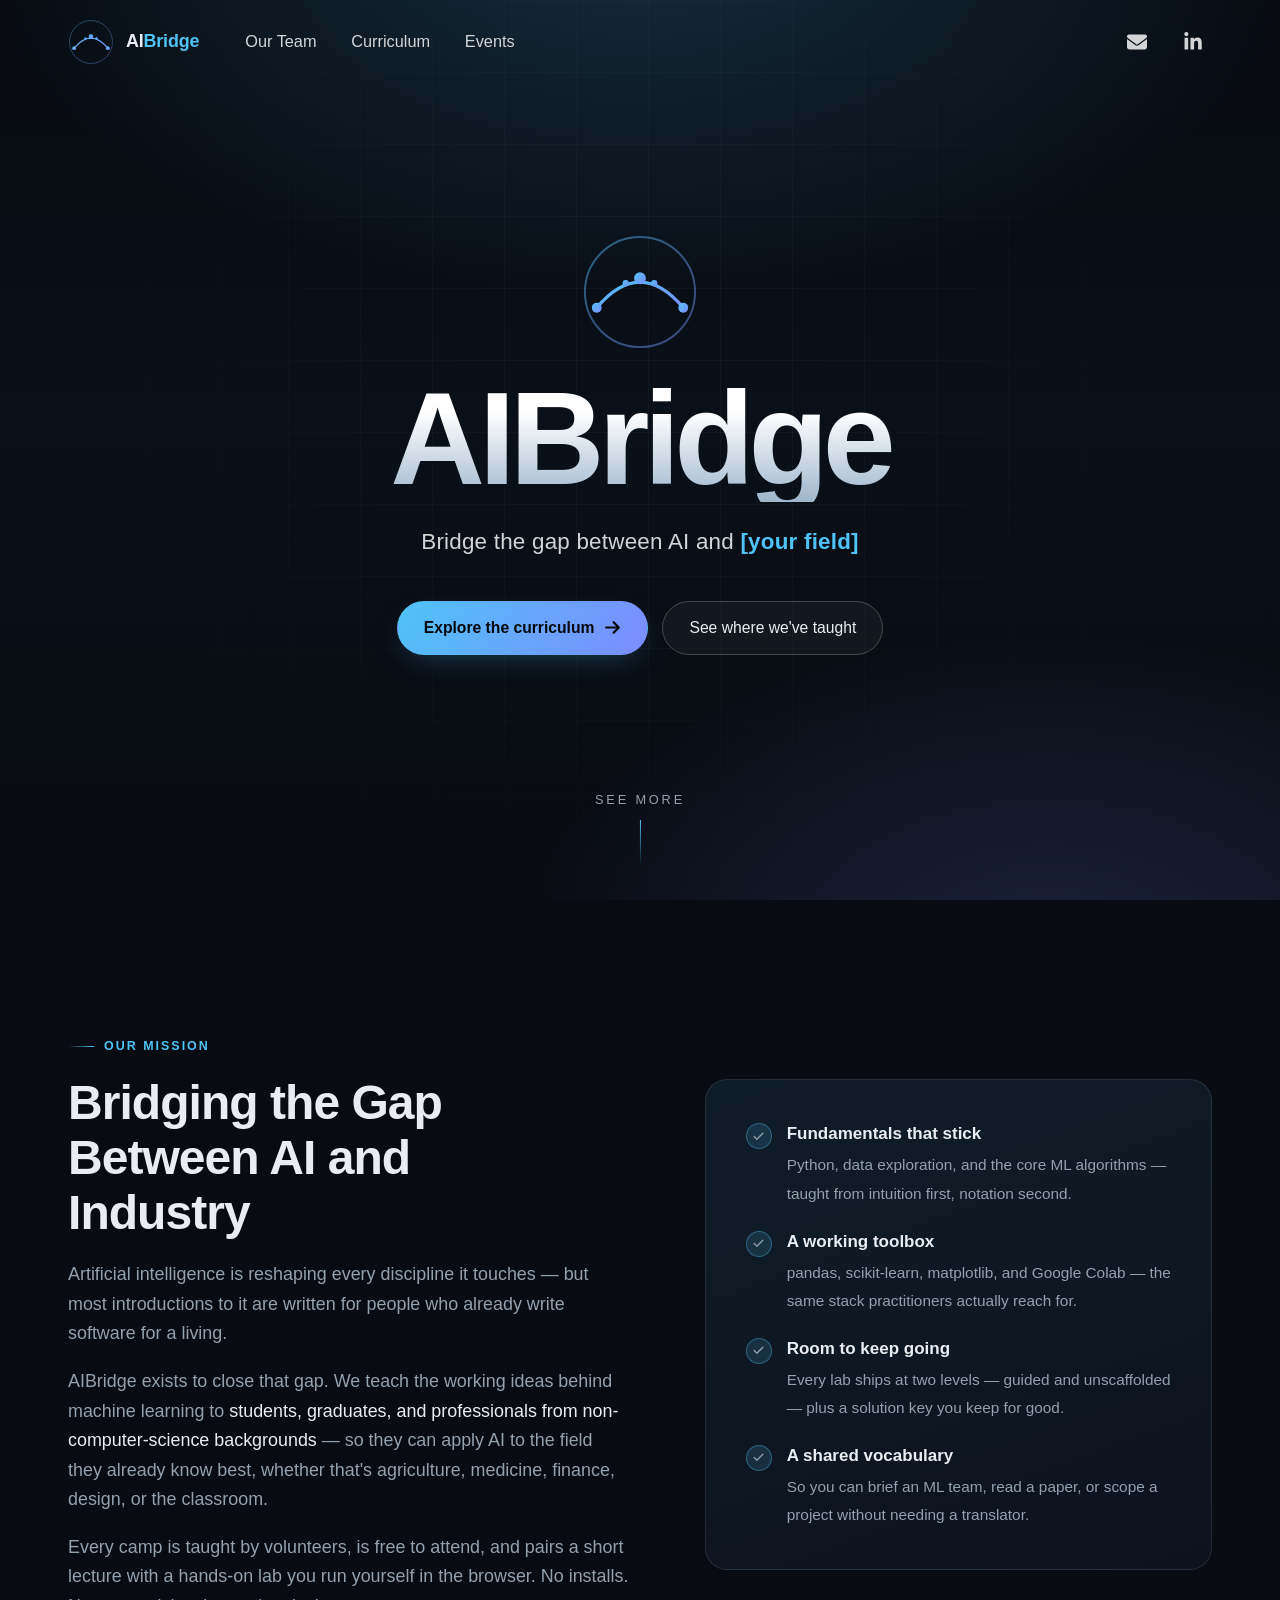
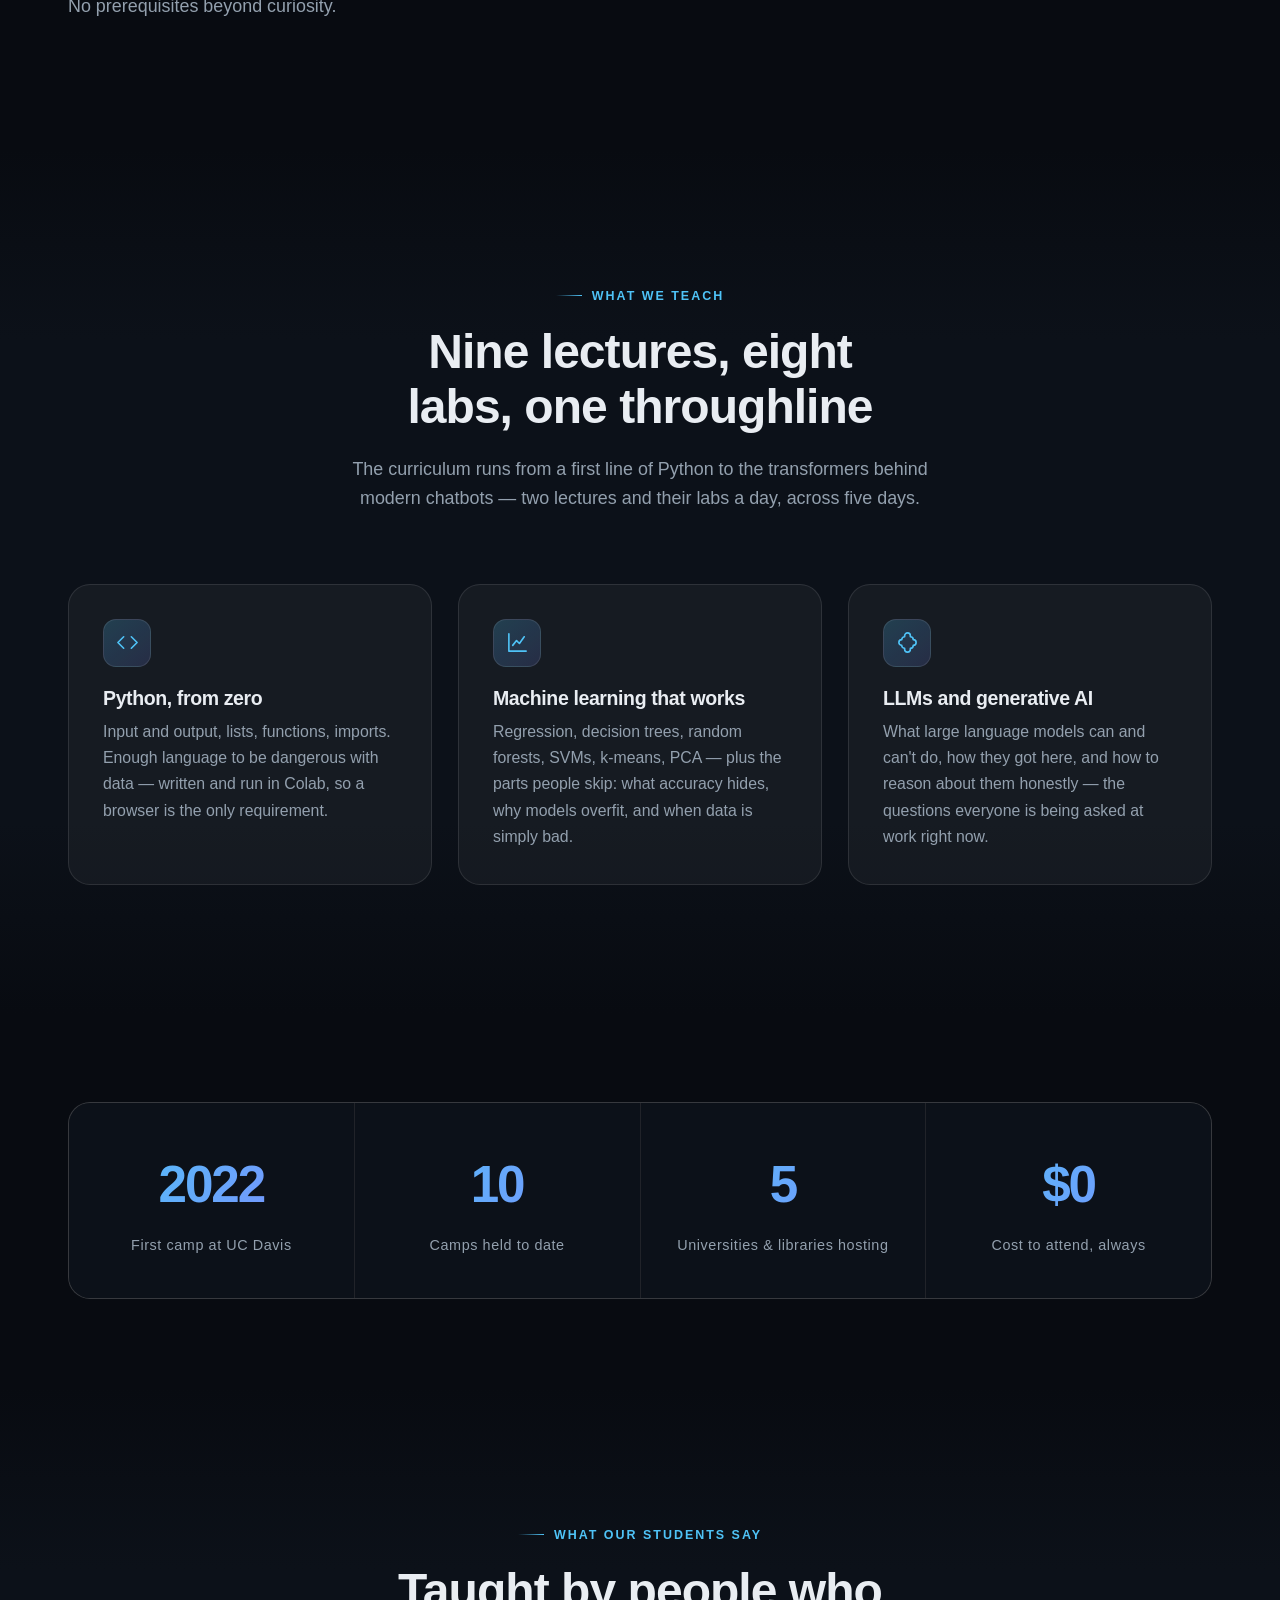
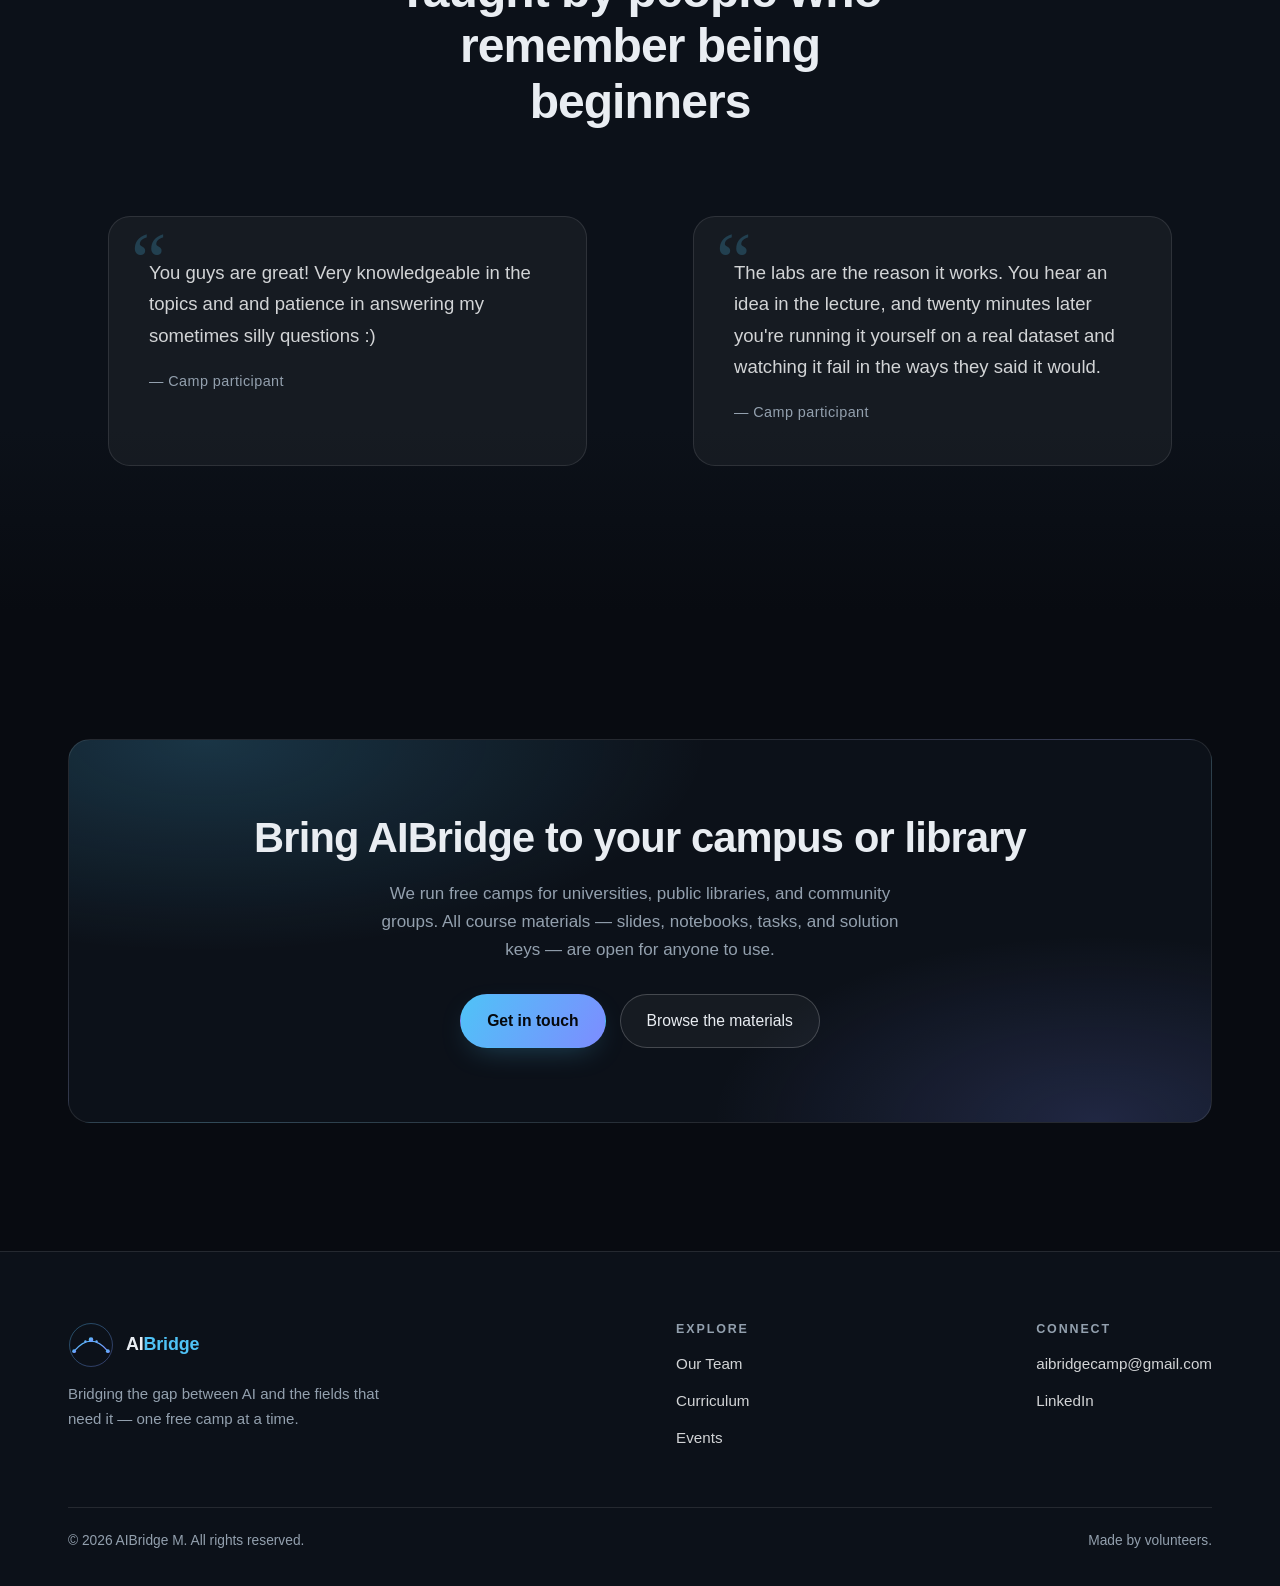
==== index.html @ 24dbfc0b "[feat] initial commit" ====
<!DOCTYPE html>
<html lang="en">
<head>
<meta charset="utf-8">
<meta name="viewport" content="width=device-width, initial-scale=1">
<title>AIBridge — Bridging the Gap Between AI and Industry</title>
<meta name="description" content="AIBridge teaches practical AI and machine learning to students, professionals, and lifelong learners from outside computer science — through free camps at universities and public libraries.">
<link rel="icon" href="assets/img/logo.svg" type="image/svg+xml">
<link rel="stylesheet" href="assets/css/styles.css">
</head>
<body>

<!-- ============================================================== nav === -->
<nav class="nav">
  <div class="nav__inner">
    <a class="brand" href="index.html" aria-label="AIBridge home">
      <img src="assets/img/logo.svg" alt="" width="46" height="46">
      <span class="brand__word">AI<span>Bridge</span></span>
    </a>

    <div class="nav__links">
      <a href="team.html">Our Team</a>
      <a href="curriculum.html">Curriculum</a>
      <a href="events.html">Events</a>
    </div>

    <div class="nav__social">
      <a href="mailto:aibridgecamp@gmail.com" aria-label="Email AIBridge">
        <svg viewBox="0 0 512 512"><path d="M48 64C21.5 64 0 85.5 0 112c0 15.1 7.1 29.3 19.2 38.4L236.8 313.6c11.4 8.5 27 8.5 38.4 0L492.8 150.4C504.9 141.3 512 127.1 512 112c0-26.5-21.5-48-48-48H48zM0 176V384c0 35.3 28.7 64 64 64H448c35.3 0 64-28.7 64-64V176L294.4 339.2c-22.8 17.1-54 17.1-76.8 0L0 176z"/></svg>
      </a>
      <a href="https://www.linkedin.com/company/aibridge-m/" target="_blank" rel="noopener" aria-label="AIBridge on LinkedIn">
        <svg viewBox="0 0 448 512"><path d="M100.3 448H7.4V148.9h92.9V448zM53.8 108.1C24.1 108.1 0 83.5 0 53.8a53.8 53.8 0 0 1 107.6 0c0 29.7-24.1 54.3-53.8 54.3zM447.9 448h-92.7V302.4c0-34.7-.7-79.2-48.3-79.2-48.3 0-55.7 37.7-55.7 76.7V448h-92.8V148.9h89.1v40.8h1.3c12.4-23.5 42.7-48.3 87.9-48.3 94 0 111.3 61.9 111.3 142.3V448z"/></svg>
      </a>
    </div>

    <button class="nav__toggle" type="button" aria-label="Toggle menu" aria-expanded="false"><span></span></button>
  </div>
</nav>

<!-- ============================================================= hero === -->
<header class="hero">
  <div class="hero__bg"></div>
  <div class="hero__grid"></div>

  <div class="wrap hero__inner">
    <img class="hero__mark" src="assets/img/logo.svg" alt="" width="118" height="118">
    <h1 class="hero__title">AIBridge</h1>
    <p class="hero__tagline">Bridge the gap between AI and <b>[your field]</b></p>

    <div class="hero__actions">
      <a class="btn btn--primary" href="curriculum.html">
        Explore the curriculum
        <svg viewBox="0 0 448 512"><path d="M438.6 278.6c12.5-12.5 12.5-32.8 0-45.3l-160-160c-12.5-12.5-32.8-12.5-45.3 0s-12.5 32.8 0 45.3L338.8 224 32 224c-17.7 0-32 14.3-32 32s14.3 32 32 32l306.7 0L233.4 393.4c-12.5 12.5-12.5 32.8 0 45.3s32.8 12.5 45.3 0l160-160z"/></svg>
      </a>
      <a class="btn" href="events.html">See where we've taught</a>
    </div>
  </div>

  <a class="hero__scroll" href="#mission" aria-label="Scroll to mission">See More</a>
</header>

<main>

<!-- ========================================================== mission === -->
<section class="section" id="mission">
  <div class="wrap mission">
    <div class="mission__body reveal">
      <span class="eyebrow">Our Mission</span>
      <h2 class="section-title">Bridging the Gap Between AI and Industry</h2>
      <p class="section-lead">
        Artificial intelligence is reshaping every discipline it touches — but most
        introductions to it are written for people who already write software for a living.
      </p>
      <p style="color:var(--muted); margin-top:18px;">
        AIBridge exists to close that gap. We teach the working ideas behind machine
        learning to <strong>students, graduates, and professionals from non-computer-science
        backgrounds</strong> — so they can apply AI to the field they already know best,
        whether that's agriculture, medicine, finance, design, or the classroom.
      </p>
      <p style="color:var(--muted);">
        Every camp is taught by volunteers, is free to attend, and pairs a short lecture
        with a hands-on lab you run yourself in the browser. No installs. No prerequisites
        beyond curiosity.
      </p>
    </div>

    <aside class="mission__panel reveal" data-delay="120">
      <ul class="mission__list">
        <li>
          <span class="tick"><svg viewBox="0 0 24 24"><polyline points="20 6 9 17 4 12"/></svg></span>
          <div>
            <b>Fundamentals that stick</b>
            <span>Python, data exploration, and the core ML algorithms — taught from intuition first, notation second.</span>
          </div>
        </li>
        <li>
          <span class="tick"><svg viewBox="0 0 24 24"><polyline points="20 6 9 17 4 12"/></svg></span>
          <div>
            <b>A working toolbox</b>
            <span>pandas, scikit-learn, matplotlib, and Google Colab — the same stack practitioners actually reach for.</span>
          </div>
        </li>
        <li>
          <span class="tick"><svg viewBox="0 0 24 24"><polyline points="20 6 9 17 4 12"/></svg></span>
          <div>
            <b>Room to keep going</b>
            <span>Every lab ships at two levels — guided and unscaffolded — plus a solution key you keep for good.</span>
          </div>
        </li>
        <li>
          <span class="tick"><svg viewBox="0 0 24 24"><polyline points="20 6 9 17 4 12"/></svg></span>
          <div>
            <b>A shared vocabulary</b>
            <span>So you can brief an ML team, read a paper, or scope a project without needing a translator.</span>
          </div>
        </li>
      </ul>
    </aside>
  </div>
</section>

<!-- ========================================================== pillars === -->
<section class="section section--alt">
  <div class="wrap">
    <div class="section-head section-head--center reveal">
      <span class="eyebrow">What We Teach</span>
      <h2 class="section-title">Nine lectures, eight labs, one throughline</h2>
      <p class="section-lead">
        The curriculum runs from a first line of Python to the transformers behind modern
        chatbots — two lectures and their labs a day, across five days.
      </p>
    </div>

    <div class="grid grid--3">
      <article class="card reveal">
        <div class="card__icon">
          <svg viewBox="0 0 24 24"><polyline points="16 18 22 12 16 6"/><polyline points="8 6 2 12 8 18"/></svg>
        </div>
        <h3>Python, from zero</h3>
        <p>
          Input and output, lists, functions, imports. Enough language to be dangerous with
          data — written and run in Colab, so a browser is the only requirement.
        </p>
      </article>

      <article class="card reveal" data-delay="90">
        <div class="card__icon">
          <svg viewBox="0 0 24 24"><path d="M3 3v18h18"/><path d="M7 15l4-5 3 3 5-7"/></svg>
        </div>
        <h3>Machine learning that works</h3>
        <p>
          Regression, decision trees, random forests, SVMs, k-means, PCA — plus the parts
          people skip: what accuracy hides, why models overfit, and when data is simply bad.
        </p>
      </article>

      <article class="card reveal" data-delay="180">
        <div class="card__icon">
          <svg viewBox="0 0 24 24"><path d="M12 2a3 3 0 0 1 3 3v1a3 3 0 0 1 3 3 3 3 0 0 1 0 6 3 3 0 0 1-3 3v1a3 3 0 0 1-6 0v-1a3 3 0 0 1-3-3 3 3 0 0 1 0-6 3 3 0 0 1 3-3V5a3 3 0 0 1 3-3z"/></svg>
        </div>
        <h3>LLMs and generative AI</h3>
        <p>
          What large language models can and can't do, how they got here, and how to reason
          about them honestly — the questions everyone is being asked at work right now.
        </p>
      </article>
    </div>
  </div>
</section>

<!-- ============================================================ stats === -->
<section class="section section--tight">
  <div class="wrap">
    <div class="stats reveal">
      <div class="stat">
        <div class="stat__num">2022</div>
        <div class="stat__label">First camp at UC Davis</div>
      </div>
      <div class="stat">
        <div class="stat__num">10</div>
        <div class="stat__label">Camps held to date</div>
      </div>
      <div class="stat">
        <div class="stat__num">5</div>
        <div class="stat__label">Universities &amp; libraries hosting</div>
      </div>
      <div class="stat">
        <div class="stat__num">$0</div>
        <div class="stat__label">Cost to attend, always</div>
      </div>
    </div>
  </div>
</section>

<!-- ===================================================== testimonials === -->
<section class="section section--alt">
  <div class="wrap">
    <div class="section-head section-head--center reveal">
      <span class="eyebrow">What Our Students Say</span>
      <h2 class="section-title">Taught by people who remember being beginners</h2>
    </div>

    <div class="grid grid--2">
      <blockquote class="quote reveal">
        <p>
          You guys are great! Very knowledgeable in the topics and and patience in answering
          my sometimes silly questions&nbsp;:)
        </p>
        <footer>— Camp participant</footer>
      </blockquote>

      <blockquote class="quote reveal" data-delay="110">
        <p>
          The labs are the reason it works. You hear an idea in the lecture, and twenty
          minutes later you're running it yourself on a real dataset and watching it fail
          in the ways they said it would.
        </p>
        <footer>— Camp participant</footer>
      </blockquote>
    </div>
  </div>
</section>

<!-- ============================================================== cta === -->
<section class="section">
  <div class="wrap">
    <div class="cta reveal">
      <h2>Bring AIBridge to your campus or library</h2>
      <p>
        We run free camps for universities, public libraries, and community groups.
        All course materials — slides, notebooks, tasks, and solution keys — are open
        for anyone to use.
      </p>
      <div class="cta__actions">
        <a class="btn btn--primary" href="mailto:aibridgecamp@gmail.com">Get in touch</a>
        <a class="btn" href="curriculum.html">Browse the materials</a>
      </div>
    </div>
  </div>
</section>

</main>

<!-- =========================================================== footer === -->
<footer class="footer">
  <div class="wrap">
    <div class="footer__grid">
      <div class="footer__brand">
        <a class="brand" href="index.html">
          <img src="assets/img/logo.svg" alt="" width="46" height="46">
          <span class="brand__word">AI<span>Bridge</span></span>
        </a>
        <p>Bridging the gap between AI and the fields that need it — one free camp at a time.</p>
      </div>

      <div class="footer__col">
        <h4>Explore</h4>
        <ul>
          <li><a href="team.html">Our Team</a></li>
          <li><a href="curriculum.html">Curriculum</a></li>
          <li><a href="events.html">Events</a></li>
        </ul>
      </div>

      <div class="footer__col">
        <h4>Connect</h4>
        <ul>
          <li><a href="mailto:aibridgecamp@gmail.com">aibridgecamp@gmail.com</a></li>
          <li><a href="https://www.linkedin.com/company/aibridge-m/" target="_blank" rel="noopener">LinkedIn</a></li>
        </ul>
      </div>
    </div>

    <div class="footer__bottom">
      <span>© <span data-year>2026</span> AIBridge M. All rights reserved.</span>
      <span>Made by volunteers.</span>
    </div>
  </div>
</footer>

<script src="assets/js/site.js"></script>
</body>
</html>
---- assets/css/styles.css ----
/* ==========================================================================
   AIBridge — shared stylesheet
   ========================================================================== */

:root {
  --bg:            #080b11;
  --bg-2:          #0c1119;
  --surface:       rgba(255, 255, 255, 0.045);
  --surface-2:     rgba(255, 255, 255, 0.075);
  --line:          rgba(255, 255, 255, 0.10);
  --line-strong:   rgba(255, 255, 255, 0.20);

  --text:          #e9edf2;
  --text-soft:     #d2d4d6;
  --muted:         #93a0ae;

  --accent:        #4fc3f7;
  --accent-2:      #7d8cff;
  --accent-glow:   rgba(79, 195, 247, 0.35);

  --radius:        14px;
  --radius-lg:     22px;
  --maxw:          1240px;
  --nav-h:         84px;

  --sans: "Inter", -apple-system, BlinkMacSystemFont, "Segoe UI", Roboto,
          Helvetica, Arial, "Apple Color Emoji", sans-serif;

  --ease: cubic-bezier(0.22, 0.61, 0.36, 1);
}

/* --------------------------------------------------------------- reset --- */

*, *::before, *::after { box-sizing: border-box; }

html { scroll-behavior: smooth; }

body {
  margin: 0;
  background: var(--bg);
  color: var(--text);
  font-family: var(--sans);
  font-size: 17px;
  line-height: 1.65;
  -webkit-font-smoothing: antialiased;
  overflow-x: hidden;
}

img { max-width: 100%; display: block; }
a { color: inherit; text-decoration: none; }

h1, h2, h3, h4 { margin: 0; line-height: 1.15; font-weight: 600; letter-spacing: -0.02em; }
p { margin: 0 0 1em; }
p:last-child { margin-bottom: 0; }

::selection { background: var(--accent-glow); color: #fff; }

:focus-visible {
  outline: 2px solid var(--accent);
  outline-offset: 3px;
  border-radius: 4px;
}

/* -------------------------------------------------------------- layout --- */

.wrap {
  width: 100%;
  max-width: var(--maxw);
  margin: 0 auto;
  padding: 0 clamp(20px, 5vw, 48px);
}

.section { padding: clamp(72px, 10vw, 130px) 0; position: relative; }
.section--tight { padding: clamp(52px, 7vw, 90px) 0; }
.section--alt { background: linear-gradient(180deg, transparent, var(--bg-2) 22%, var(--bg-2) 78%, transparent); }

.eyebrow {
  display: inline-flex;
  align-items: center;
  gap: 10px;
  font-size: 0.78rem;
  font-weight: 600;
  letter-spacing: 0.16em;
  text-transform: uppercase;
  color: var(--accent);
  margin-bottom: 18px;
}
.eyebrow::before {
  content: "";
  width: 26px;
  height: 1px;
  background: linear-gradient(90deg, transparent, var(--accent));
}

.section-title {
  font-size: clamp(1.9rem, 4vw, 3rem);
  max-width: 20ch;
}
.section-lead {
  color: var(--muted);
  font-size: clamp(1rem, 1.6vw, 1.12rem);
  max-width: 62ch;
  margin-top: 20px;
}

.section-head { margin-bottom: clamp(40px, 6vw, 70px); }
.section-head--center { text-align: center; }
.section-head--center .section-title,
.section-head--center .section-lead { margin-left: auto; margin-right: auto; }

/* ----------------------------------------------------------------- nav --- */

.nav {
  position: fixed;
  inset: 0 0 auto 0;
  z-index: 90;
  height: var(--nav-h);
  display: flex;
  align-items: center;
  transition: background 0.35s var(--ease), backdrop-filter 0.35s var(--ease),
              border-color 0.35s var(--ease), height 0.35s var(--ease);
  border-bottom: 1px solid transparent;
}
.nav.is-stuck {
  height: 68px;
  background: rgba(8, 11, 17, 0.82);
  backdrop-filter: blur(14px) saturate(140%);
  -webkit-backdrop-filter: blur(14px) saturate(140%);
  border-bottom-color: var(--line);
}

.nav__inner {
  width: 100%;
  max-width: var(--maxw);
  margin: 0 auto;
  padding: 0 clamp(20px, 5vw, 48px);
  display: flex;
  align-items: center;
  gap: clamp(18px, 4vw, 44px);
}

.brand { display: flex; align-items: center; gap: 12px; flex-shrink: 0; }
.brand img, .brand svg { width: 46px; height: 46px; transition: width 0.35s var(--ease), height 0.35s var(--ease); }
.nav.is-stuck .brand img, .nav.is-stuck .brand svg { width: 38px; height: 38px; }
.brand__word {
  font-weight: 600;
  font-size: 1.12rem;
  letter-spacing: -0.01em;
}
.brand__word span { color: var(--accent); }

.nav__links { display: flex; gap: clamp(16px, 2.4vw, 34px); }
.nav__links a {
  color: var(--text-soft);
  font-size: 1.02rem;
  font-weight: 300;
  position: relative;
  padding: 6px 2px;
  transition: color 0.25s var(--ease);
}
.nav__links a::after {
  content: "";
  position: absolute;
  left: 0; bottom: 0;
  width: 100%;
  height: 1px;
  background: var(--accent);
  transform: scaleX(0);
  transform-origin: left;
  transition: transform 0.3s var(--ease);
}
.nav__links a:hover { color: #fff; }
.nav__links a:hover::after,
.nav__links a[aria-current="page"]::after { transform: scaleX(1); }
.nav__links a[aria-current="page"] { color: #fff; }

.nav__social { display: flex; align-items: center; gap: 18px; margin-left: auto; }
.nav__social a {
  color: var(--text-soft);
  display: grid;
  place-items: center;
  width: 38px; height: 38px;
  border-radius: 50%;
  border: 1px solid transparent;
  transition: color 0.25s var(--ease), border-color 0.25s var(--ease), background 0.25s var(--ease);
}
.nav__social a:hover { color: #fff; border-color: var(--line-strong); background: var(--surface); }
.nav__social svg { width: 20px; height: 20px; fill: currentColor; }

.nav__toggle {
  display: none;
  margin-left: auto;
  width: 42px; height: 42px;
  background: none;
  border: 1px solid var(--line);
  border-radius: 10px;
  color: var(--text);
  cursor: pointer;
  padding: 0;
  place-items: center;
}
.nav__toggle span,
.nav__toggle span::before,
.nav__toggle span::after {
  content: "";
  display: block;
  width: 18px; height: 1.6px;
  background: currentColor;
  transition: transform 0.3s var(--ease), opacity 0.2s linear;
}
.nav__toggle span::before { transform: translateY(-6px); }
.nav__toggle span::after  { transform: translateY(4.4px); }
.nav.is-open .nav__toggle span { background: transparent; }
.nav.is-open .nav__toggle span::before { transform: rotate(45deg); }
.nav.is-open .nav__toggle span::after  { transform: rotate(-45deg); }

/* --------------------------------------------------------------- hero --- */

.hero {
  position: relative;
  min-height: 100svh;
  display: grid;
  place-items: center;
  text-align: center;
  isolation: isolate;
  overflow: hidden;
}
.hero__bg {
  position: absolute;
  inset: 0;
  z-index: -2;
  background:
    radial-gradient(1100px 620px at 50% -10%, rgba(79, 195, 247, 0.20), transparent 62%),
    radial-gradient(900px 560px at 82% 108%, rgba(125, 140, 255, 0.18), transparent 60%),
    linear-gradient(180deg, #070a10 0%, #0a1018 46%, #080b11 100%);
  background-size: cover;
  background-position: center;
}
/* Drop a photo at assets/img/background.jpg and site.js will layer it in. */
.hero__bg.has-photo::after {
  content: "";
  position: absolute;
  inset: 0;
  background: linear-gradient(180deg, rgba(6, 9, 14, 0.72), rgba(6, 9, 14, 0.88));
}
.hero__grid {
  position: absolute;
  inset: 0;
  z-index: -1;
  background-image:
    linear-gradient(rgba(255, 255, 255, 0.035) 1px, transparent 1px),
    linear-gradient(90deg, rgba(255, 255, 255, 0.035) 1px, transparent 1px);
  background-size: 72px 72px;
  mask-image: radial-gradient(circle at 50% 42%, #000 12%, transparent 72%);
  -webkit-mask-image: radial-gradient(circle at 50% 42%, #000 12%, transparent 72%);
}

.hero__inner { padding: calc(var(--nav-h) + 24px) 0 120px; }

.hero__mark { width: clamp(84px, 12vw, 118px); margin: 0 auto 26px; }

.hero__title {
  font-size: clamp(3.2rem, 12vw, 8.2rem);
  font-weight: 700;
  letter-spacing: -0.045em;
  line-height: 0.95;
  background: linear-gradient(180deg, #ffffff 28%, #9fb6cc 100%);
  -webkit-background-clip: text;
  background-clip: text;
  color: transparent;
}
.hero__tagline {
  margin-top: 22px;
  font-size: clamp(1rem, 2.4vw, 1.4rem);
  font-weight: 300;
  color: var(--text-soft);
  letter-spacing: 0.01em;
}
.hero__tagline b { font-weight: 600; color: var(--accent); }

.hero__actions {
  margin-top: 40px;
  display: flex;
  gap: 14px;
  justify-content: center;
  flex-wrap: wrap;
}

.hero__scroll {
  position: absolute;
  left: 50%;
  bottom: 34px;
  transform: translateX(-50%);
  display: inline-flex;
  flex-direction: column;
  align-items: center;
  gap: 10px;
  color: var(--muted);
  font-size: 0.8rem;
  letter-spacing: 0.22em;
  text-transform: uppercase;
}
.hero__scroll::after {
  content: "";
  width: 1px;
  height: 46px;
  background: linear-gradient(180deg, var(--accent), transparent);
  animation: dropline 2.1s var(--ease) infinite;
}
@keyframes dropline {
  0%   { transform: scaleY(0.2); transform-origin: top; opacity: 0; }
  40%  { transform: scaleY(1);   transform-origin: top; opacity: 1; }
  100% { transform: scaleY(1);   transform-origin: bottom; opacity: 0; }
}

/* page header used on interior pages */
.pagehead {
  position: relative;
  padding: calc(var(--nav-h) + clamp(56px, 9vw, 108px)) 0 clamp(36px, 6vw, 64px);
  overflow: hidden;
  isolation: isolate;
}
.pagehead::before {
  content: "";
  position: absolute;
  inset: 0;
  z-index: -1;
  background:
    radial-gradient(760px 420px at 18% -30%, rgba(79, 195, 247, 0.20), transparent 65%),
    radial-gradient(680px 380px at 92% 0%, rgba(125, 140, 255, 0.16), transparent 62%);
}
.pagehead h1 {
  font-size: clamp(2.4rem, 6.5vw, 4.2rem);
  letter-spacing: -0.035em;
}
.pagehead p {
  color: var(--muted);
  max-width: 60ch;
  margin-top: 18px;
  font-size: clamp(1rem, 1.6vw, 1.1rem);
}

/* ------------------------------------------------------------- buttons --- */

.btn {
  display: inline-flex;
  align-items: center;
  gap: 10px;
  padding: 13px 26px;
  border-radius: 999px;
  font-size: 0.98rem;
  font-weight: 500;
  border: 1px solid var(--line-strong);
  color: var(--text);
  background: var(--surface);
  cursor: pointer;
  transition: transform 0.2s var(--ease), background 0.25s var(--ease),
              border-color 0.25s var(--ease), box-shadow 0.25s var(--ease);
}
.btn:hover { transform: translateY(-2px); background: var(--surface-2); border-color: var(--line-strong); }
.btn svg { width: 17px; height: 17px; fill: currentColor; }

.btn--primary {
  background: linear-gradient(120deg, var(--accent), var(--accent-2));
  border-color: transparent;
  color: #05080d;
  font-weight: 600;
  box-shadow: 0 10px 30px -12px var(--accent-glow);
}
.btn--primary:hover { box-shadow: 0 16px 40px -14px var(--accent-glow); }

/* --------------------------------------------------------------- cards --- */

.card {
  background: var(--surface);
  border: 1px solid var(--line);
  border-radius: var(--radius-lg);
  padding: clamp(24px, 3vw, 34px);
  position: relative;
  overflow: hidden;
  transition: transform 0.3s var(--ease), border-color 0.3s var(--ease), background 0.3s var(--ease);
}
.card:hover { transform: translateY(-4px); border-color: var(--line-strong); background: var(--surface-2); }
.card h3 { font-size: 1.22rem; margin-bottom: 10px; }
.card p { color: var(--muted); font-size: 0.99rem; }

.card__icon {
  width: 48px; height: 48px;
  display: grid; place-items: center;
  border-radius: 13px;
  margin-bottom: 20px;
  background: linear-gradient(140deg, rgba(79, 195, 247, 0.22), rgba(125, 140, 255, 0.16));
  border: 1px solid var(--line);
  color: var(--accent);
}
.card__icon svg { width: 23px; height: 23px; fill: none; stroke: currentColor; stroke-width: 1.7; stroke-linecap: round; stroke-linejoin: round; }

.grid { display: grid; gap: clamp(18px, 2.4vw, 26px); }
.grid--3 { grid-template-columns: repeat(auto-fit, minmax(272px, 1fr)); }
.grid--4 { grid-template-columns: repeat(auto-fill, minmax(232px, 1fr)); }
.grid--2 { grid-template-columns: repeat(auto-fit, minmax(320px, 1fr)); }

/* People sit on a single row at desktop widths — small portraits, tight gaps. */
.grid--people {
  grid-template-columns: repeat(auto-fill, minmax(116px, 1fr));
  gap: clamp(12px, 1.6vw, 20px);
}

/* ------------------------------------------------------------- mission --- */

.mission {
  display: grid;
  grid-template-columns: minmax(0, 1.05fr) minmax(0, 0.95fr);
  gap: clamp(32px, 6vw, 76px);
  align-items: center;
}
.mission__body p { color: var(--muted); font-size: clamp(1rem, 1.7vw, 1.12rem); }
.mission__body strong { color: var(--text); font-weight: 500; }

.mission__panel {
  position: relative;
  border-radius: var(--radius-lg);
  border: 1px solid var(--line);
  background: linear-gradient(160deg, rgba(79, 195, 247, 0.10), rgba(125, 140, 255, 0.05));
  padding: clamp(26px, 3.4vw, 40px);
}
.mission__list { list-style: none; margin: 0; padding: 0; display: grid; gap: 20px; }
.mission__list li { display: flex; gap: 15px; align-items: flex-start; }
.mission__list b { display: block; font-weight: 600; margin-bottom: 3px; }
.mission__list span { color: var(--muted); font-size: 0.96rem; }
.tick {
  flex: none;
  width: 26px; height: 26px;
  border-radius: 50%;
  display: grid; place-items: center;
  background: rgba(79, 195, 247, 0.15);
  border: 1px solid rgba(79, 195, 247, 0.35);
  color: var(--accent);
  margin-top: 3px;
}
.tick svg { width: 13px; height: 13px; fill: none; stroke: currentColor; stroke-width: 2.4; stroke-linecap: round; stroke-linejoin: round; }

/* --------------------------------------------------------------- stats --- */

.stats {
  display: grid;
  grid-template-columns: repeat(auto-fit, minmax(180px, 1fr));
  gap: 1px;
  background: var(--line);
  border: 1px solid var(--line);
  border-radius: var(--radius-lg);
  overflow: hidden;
}
.stat { background: var(--bg-2); padding: clamp(26px, 3.4vw, 40px) clamp(20px, 2.6vw, 30px); text-align: center; }
.stat__num {
  font-size: clamp(2.2rem, 4.6vw, 3.2rem);
  font-weight: 700;
  letter-spacing: -0.04em;
  background: linear-gradient(120deg, var(--accent), var(--accent-2));
  -webkit-background-clip: text; background-clip: text; color: transparent;
}
.stat__label { color: var(--muted); font-size: 0.9rem; letter-spacing: 0.04em; margin-top: 6px; }

/* -------------------------------------------------------- testimonials --- */

.quote {
  background: var(--surface);
  border: 1px solid var(--line);
  border-radius: var(--radius-lg);
  padding: clamp(28px, 3.4vw, 40px);
  position: relative;
}
.quote::before {
  content: "\201C";
  position: absolute;
  top: 4px; left: 22px;
  font-size: 5rem;
  line-height: 1;
  color: rgba(79, 195, 247, 0.22);
  font-family: Georgia, "Times New Roman", serif;
}
.quote p {
  position: relative;
  font-size: clamp(1.02rem, 1.7vw, 1.16rem);
  color: var(--text-soft);
  font-weight: 300;
  line-height: 1.7;
}
.quote footer { margin-top: 18px; color: var(--muted); font-size: 0.9rem; letter-spacing: 0.03em; }

/* ----------------------------------------------------------------- cta --- */

.cta {
  border-radius: var(--radius-lg);
  border: 1px solid var(--line);
  background:
    radial-gradient(760px 320px at 12% 0%, rgba(79, 195, 247, 0.20), transparent 66%),
    radial-gradient(620px 300px at 90% 100%, rgba(125, 140, 255, 0.18), transparent 62%),
    var(--bg-2);
  padding: clamp(38px, 6vw, 74px);
  text-align: center;
}
.cta h2 { font-size: clamp(1.7rem, 3.6vw, 2.6rem); }
.cta p { color: var(--muted); max-width: 56ch; margin: 18px auto 30px; }
.cta__actions { display: flex; gap: 14px; justify-content: center; flex-wrap: wrap; }

/* -------------------------------------------------------------- people --- */

.person { text-align: center; }
.person__photo {
  position: relative;
  width: 100%;
  max-width: clamp(74px, 9vw, 104px);
  margin-inline: auto;
  aspect-ratio: 1;
  border-radius: 50%;
  overflow: hidden;
  border: 1px solid var(--line);
  background: linear-gradient(150deg, rgba(79, 195, 247, 0.20), rgba(125, 140, 255, 0.14));
  display: grid;
  place-items: center;
  margin-bottom: 18px;
  transition: transform 0.35s var(--ease), border-color 0.35s var(--ease), box-shadow 0.35s var(--ease);
}
.person:hover .person__photo {
  transform: translateY(-5px);
  border-color: rgba(79, 195, 247, 0.5);
  box-shadow: 0 18px 42px -22px var(--accent-glow);
}
.person__photo img { width: 100%; height: 100%; object-fit: cover; }
.person__monogram {
  font-size: clamp(1.1rem, 2.4vw, 1.55rem);
  font-weight: 600;
  letter-spacing: 0.02em;
  color: rgba(255, 255, 255, 0.82);
}
.person__name { font-size: 0.93rem; font-weight: 600; line-height: 1.35; }
.person__role { color: var(--muted); font-size: 0.79rem; margin-top: 3px; line-height: 1.4; }
.person--past .person__photo { filter: saturate(0.55); opacity: 0.85; }

.rule {
  display: flex;
  align-items: center;
  gap: 18px;
  margin: clamp(56px, 8vw, 90px) 0 clamp(32px, 4vw, 48px);
  color: var(--muted);
  font-size: 0.82rem;
  letter-spacing: 0.2em;
  text-transform: uppercase;
}
.rule::after { content: ""; flex: 1; height: 1px; background: var(--line); }

/* -------------------------------------------------------------- events --- */

.event {
  display: block;
  border-radius: var(--radius-lg);
  overflow: hidden;
  border: 1px solid var(--line);
  background: var(--surface);
  transition: transform 0.35s var(--ease), border-color 0.35s var(--ease), box-shadow 0.35s var(--ease);
}
.event:hover { transform: translateY(-5px); border-color: var(--line-strong); box-shadow: 0 24px 50px -30px rgba(0, 0, 0, 0.9); }
.event__media {
  position: relative;
  aspect-ratio: 4 / 3;
  overflow: hidden;
  display: grid;
  place-items: center;
  background: linear-gradient(150deg, rgba(79, 195, 247, 0.20), rgba(125, 140, 255, 0.12));
}
.event__media img { width: 100%; height: 100%; object-fit: cover; transition: transform 0.6s var(--ease); }
.event:hover .event__media img { transform: scale(1.05); }
.event__media::before {
  content: "";
  position: absolute; inset: 0;
  background-image:
    linear-gradient(rgba(255, 255, 255, 0.05) 1px, transparent 1px),
    linear-gradient(90deg, rgba(255, 255, 255, 0.05) 1px, transparent 1px);
  background-size: 34px 34px;
  pointer-events: none;
}
.event__initials {
  font-size: clamp(1.8rem, 4vw, 2.6rem);
  font-weight: 700;
  letter-spacing: 0.06em;
  color: rgba(255, 255, 255, 0.55);
}
.event__body { padding: 20px 22px 24px; }
.event__place { font-size: 1.06rem; font-weight: 600; }
.event__meta { display: flex; align-items: center; gap: 8px; color: var(--muted); font-size: 0.9rem; margin-top: 6px; }
.event__dot { width: 5px; height: 5px; border-radius: 50%; background: var(--accent); flex: none; }

.badge {
  display: inline-block;
  padding: 4px 11px;
  border-radius: 999px;
  font-size: 0.72rem;
  font-weight: 600;
  letter-spacing: 0.1em;
  text-transform: uppercase;
  border: 1px solid var(--line-strong);
  color: var(--muted);
}

/* ---------------------------------------------------------- curriculum --- */

.sr-only {
  position: absolute;
  width: 1px; height: 1px;
  padding: 0; margin: -1px;
  overflow: hidden;
  clip: rect(0, 0, 0, 0);
  white-space: nowrap;
  border: 0;
}

.banner {
  margin: clamp(26px, 3.4vw, 36px) 0 0;
  padding: 15px 20px;
  border-radius: var(--radius);
  border: 1px solid rgba(79, 195, 247, 0.32);
  background: rgba(79, 195, 247, 0.08);
  color: var(--text-soft);
  font-size: 0.95rem;
}
.banner b { color: var(--text); font-weight: 600; }
.banner code {
  background: rgba(255, 255, 255, 0.08);
  padding: 1px 6px;
  border-radius: 5px;
  font-size: 0.88em;
}

.table-scroll {
  margin-top: clamp(30px, 4vw, 44px);
  overflow-x: auto;
  border: 1px solid var(--line);
  border-radius: var(--radius-lg);
  background: var(--surface);
  -webkit-overflow-scrolling: touch;
}

.syllabus {
  width: 100%;
  min-width: 760px;
  border-collapse: collapse;
  text-align: left;
}

.syllabus thead th {
  font-size: 0.74rem;
  font-weight: 700;
  letter-spacing: 0.16em;
  text-transform: uppercase;
  color: var(--muted);
  padding: 16px clamp(14px, 2vw, 22px);
  background: rgba(255, 255, 255, 0.035);
  border-bottom: 1px solid var(--line);
  white-space: nowrap;
}
.syllabus thead th:first-child { width: 132px; }
.syllabus thead th:not(:first-child) { width: 42%; }

.syllabus td {
  padding: clamp(16px, 2vw, 24px) clamp(14px, 2vw, 22px);
  border-bottom: 1px solid var(--line);
  border-left: 1px solid var(--line);
  vertical-align: top;
}
.syllabus td:first-child { border-left: 0; }
.syllabus tbody tr:last-child td { border-bottom: 0; }
.syllabus tbody tr:hover td { background: rgba(255, 255, 255, 0.018); }

.syllabus__day {
  background: rgba(79, 195, 247, 0.045);
  text-align: center;
  vertical-align: middle !important;
}
.syllabus tbody tr:hover .syllabus__day { background: rgba(79, 195, 247, 0.045); }

.day-pill {
  display: inline-grid;
  place-items: center;
  gap: 2px;
  padding: 14px 6px;
  min-width: 84px;
  border-radius: 14px;
  border: 1px solid var(--line);
  background: linear-gradient(140deg, rgba(79, 195, 247, 0.20), rgba(125, 140, 255, 0.12));
}
.day-pill small {
  font-size: 0.68rem;
  letter-spacing: 0.18em;
  text-transform: uppercase;
  color: var(--muted);
}
.day-pill b {
  font-size: 1.7rem;
  font-weight: 700;
  letter-spacing: -0.03em;
  line-height: 1;
  background: linear-gradient(120deg, var(--accent), var(--accent-2));
  -webkit-background-clip: text; background-clip: text; color: transparent;
}

.day-when {
  display: block;
  margin-top: 8px;
  font-size: 0.74rem;
  line-height: 1.35;
  color: var(--muted);
}

/* A day that hasn't been released yet: visible in the schedule, not downloadable. */
.is-locked td { opacity: 0.62; }
.is-locked .day-pill {
  background: rgba(255, 255, 255, 0.04);
  border-style: dashed;
}
.is-locked .day-pill b {
  background: none;
  -webkit-background-clip: initial; background-clip: initial;
  color: var(--muted);
}

.res__link--locked {
  cursor: default;
  border-style: dashed;
  background: transparent;
  color: var(--muted);
}
.res__link--locked:hover {
  transform: none;
  color: var(--muted);
  border-color: var(--line);
  background: transparent;
}

.cell__kind {
  display: inline-block;
  font-size: 0.68rem;
  font-weight: 700;
  letter-spacing: 0.14em;
  text-transform: uppercase;
  padding: 4px 10px;
  border-radius: 6px;
  margin-bottom: 10px;
}
.cell__kind--lecture { color: var(--accent);   background: rgba(79, 195, 247, 0.12); border: 1px solid rgba(79, 195, 247, 0.3); }
.cell__kind--lab     { color: var(--accent-2); background: rgba(125, 140, 255, 0.12); border: 1px solid rgba(125, 140, 255, 0.32); }

.cell__title { font-size: 1.05rem; font-weight: 600; margin-bottom: 8px; }
.cell__desc { color: var(--muted); font-size: 0.93rem; line-height: 1.6; margin-bottom: 15px; }
.cell__none { color: var(--muted); font-size: 0.92rem; font-style: italic; }

.res { display: flex; flex-wrap: wrap; gap: 8px; }
.res__link {
  display: inline-flex;
  align-items: center;
  gap: 7px;
  padding: 8px 13px;
  border-radius: 9px;
  font-size: 0.84rem;
  font-weight: 500;
  border: 1px solid var(--line);
  background: rgba(255, 255, 255, 0.035);
  color: var(--text-soft);
  transition: border-color 0.22s var(--ease), background 0.22s var(--ease),
              color 0.22s var(--ease), transform 0.22s var(--ease);
}
.res__link:hover {
  color: #fff;
  border-color: rgba(79, 195, 247, 0.5);
  background: rgba(79, 195, 247, 0.10);
  transform: translateY(-2px);
}
.res__link svg { width: 14px; height: 14px; flex: none; fill: none; stroke: currentColor; stroke-width: 1.7; stroke-linecap: round; stroke-linejoin: round; }
.res__link small { color: var(--muted); font-weight: 400; }


.notice {
  margin-top: clamp(34px, 5vw, 52px);
  border: 1px dashed var(--line-strong);
  border-radius: var(--radius);
  padding: 20px 24px;
  color: var(--muted);
  font-size: 0.93rem;
  background: rgba(255, 255, 255, 0.02);
}
.notice b { color: var(--text); font-weight: 600; }

/* -------------------------------------------------------------- footer --- */

.footer {
  border-top: 1px solid var(--line);
  padding: clamp(44px, 6vw, 70px) 0 34px;
  background: var(--bg-2);
}
.footer__grid {
  display: flex;
  flex-wrap: wrap;
  gap: 34px;
  justify-content: space-between;
  align-items: flex-start;
}
.footer__brand { max-width: 34ch; }
.footer__brand p { color: var(--muted); font-size: 0.94rem; margin-top: 14px; }
.footer__col h4 { font-size: 0.78rem; letter-spacing: 0.15em; text-transform: uppercase; color: var(--muted); margin-bottom: 14px; font-weight: 600; }
.footer__col ul { list-style: none; margin: 0; padding: 0; display: grid; gap: 9px; }
.footer__col a { color: var(--text-soft); font-size: 0.95rem; transition: color 0.2s var(--ease); }
.footer__col a:hover { color: var(--accent); }
.footer__bottom {
  margin-top: clamp(34px, 5vw, 54px);
  padding-top: 22px;
  border-top: 1px solid var(--line);
  color: var(--muted);
  font-size: 0.86rem;
  display: flex;
  justify-content: space-between;
  gap: 16px;
  flex-wrap: wrap;
}

/* ------------------------------------------------------------- reveals --- */

.reveal {
  opacity: 0;
  transform: translateY(22px);
  transition: opacity 0.7s var(--ease), transform 0.7s var(--ease);
}
.reveal.is-in { opacity: 1; transform: none; }

@media (prefers-reduced-motion: reduce) {
  html { scroll-behavior: auto; }
  *, *::before, *::after { animation-duration: 0.001ms !important; transition-duration: 0.001ms !important; }
  .reveal { opacity: 1; transform: none; }
}

/* ----------------------------------------------------------- responsive --- */

@media (max-width: 860px) {
  .mission { grid-template-columns: 1fr; }

  .nav__toggle { display: grid; }
  .nav__social { display: none; }

  .nav__links {
    position: fixed;
    inset: var(--nav-h) 0 auto 0;
    flex-direction: column;
    gap: 0;
    background: rgba(8, 11, 17, 0.97);
    backdrop-filter: blur(16px);
    -webkit-backdrop-filter: blur(16px);
    border-bottom: 1px solid var(--line);
    padding: 8px 0 18px;
    transform: translateY(-12px);
    opacity: 0;
    pointer-events: none;
    transition: opacity 0.28s var(--ease), transform 0.28s var(--ease);
  }
  .nav.is-open .nav__links { opacity: 1; transform: none; pointer-events: auto; }
  .nav__links a { padding: 15px clamp(20px, 5vw, 48px); font-size: 1.1rem; }
  .nav__links a::after { display: none; }

  .syllabus { min-width: 680px; }
}

@media (max-width: 520px) {
  body { font-size: 16px; }
  .grid--4 { grid-template-columns: repeat(auto-fill, minmax(140px, 1fr)); }
  .grid--people { grid-template-columns: repeat(auto-fill, minmax(94px, 1fr)); }
  .footer__grid { flex-direction: column; }
}
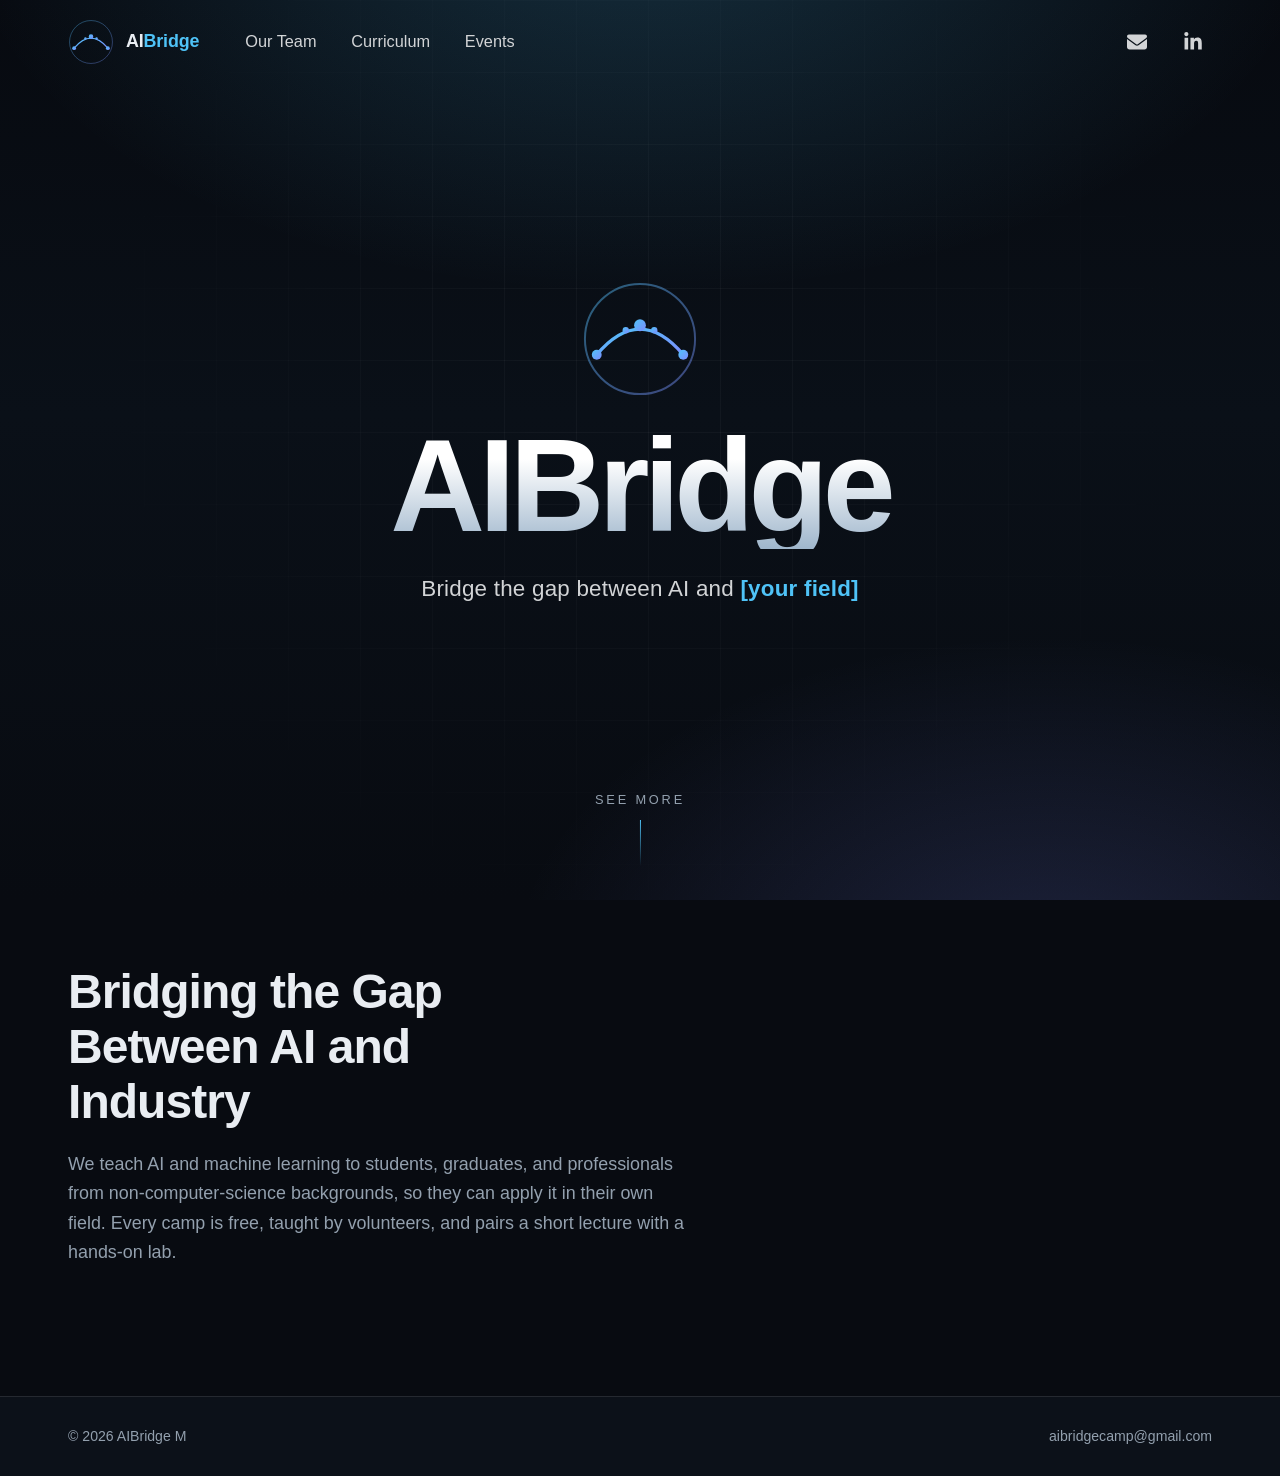
==== commit 12855b2d: "simplify" ====
--- a/index.html
+++ b/index.html
@@ -3,27 +3,24 @@
 <head>
 <meta charset="utf-8">
 <meta name="viewport" content="width=device-width, initial-scale=1">
-<title>AIBridge — Bridging the Gap Between AI and Industry</title>
-<meta name="description" content="AIBridge teaches practical AI and machine learning to students, professionals, and lifelong learners from outside computer science — through free camps at universities and public libraries.">
+<title>AIBridge</title>
+<meta name="description" content="AIBridge teaches practical AI and machine learning to people from outside computer science, through free camps at universities and public libraries.">
 <link rel="icon" href="assets/img/logo.svg" type="image/svg+xml">
 <link rel="stylesheet" href="assets/css/styles.css">
 </head>
 <body>
 
-<!-- ============================================================== nav === -->
 <nav class="nav">
   <div class="nav__inner">
     <a class="brand" href="index.html" aria-label="AIBridge home">
       <img src="assets/img/logo.svg" alt="" width="46" height="46">
       <span class="brand__word">AI<span>Bridge</span></span>
     </a>
-
     <div class="nav__links">
       <a href="team.html">Our Team</a>
       <a href="curriculum.html">Curriculum</a>
       <a href="events.html">Events</a>
     </div>
-
     <div class="nav__social">
       <a href="mailto:aibridgecamp@gmail.com" aria-label="Email AIBridge">
         <svg viewBox="0 0 512 512"><path d="M48 64C21.5 64 0 85.5 0 112c0 15.1 7.1 29.3 19.2 38.4L236.8 313.6c11.4 8.5 27 8.5 38.4 0L492.8 150.4C504.9 141.3 512 127.1 512 112c0-26.5-21.5-48-48-48H48zM0 176V384c0 35.3 28.7 64 64 64H448c35.3 0 64-28.7 64-64V176L294.4 339.2c-22.8 17.1-54 17.1-76.8 0L0 176z"/></svg>
@@ -32,12 +29,10 @@
         <svg viewBox="0 0 448 512"><path d="M100.3 448H7.4V148.9h92.9V448zM53.8 108.1C24.1 108.1 0 83.5 0 53.8a53.8 53.8 0 0 1 107.6 0c0 29.7-24.1 54.3-53.8 54.3zM447.9 448h-92.7V302.4c0-34.7-.7-79.2-48.3-79.2-48.3 0-55.7 37.7-55.7 76.7V448h-92.8V148.9h89.1v40.8h1.3c12.4-23.5 42.7-48.3 87.9-48.3 94 0 111.3 61.9 111.3 142.3V448z"/></svg>
       </a>
     </div>
-
     <button class="nav__toggle" type="button" aria-label="Toggle menu" aria-expanded="false"><span></span></button>
   </div>
 </nav>
 
-<!-- ============================================================= hero === -->
 <header class="hero">
   <div class="hero__bg"></div>
   <div class="hero__grid"></div>
@@ -46,235 +41,28 @@
     <img class="hero__mark" src="assets/img/logo.svg" alt="" width="118" height="118">
     <h1 class="hero__title">AIBridge</h1>
     <p class="hero__tagline">Bridge the gap between AI and <b>[your field]</b></p>
-
-    <div class="hero__actions">
-      <a class="btn btn--primary" href="curriculum.html">
-        Explore the curriculum
-        <svg viewBox="0 0 448 512"><path d="M438.6 278.6c12.5-12.5 12.5-32.8 0-45.3l-160-160c-12.5-12.5-32.8-12.5-45.3 0s-12.5 32.8 0 45.3L338.8 224 32 224c-17.7 0-32 14.3-32 32s14.3 32 32 32l306.7 0L233.4 393.4c-12.5 12.5-12.5 32.8 0 45.3s32.8 12.5 45.3 0l160-160z"/></svg>
-      </a>
-      <a class="btn" href="events.html">See where we've taught</a>
-    </div>
   </div>
 
-  <a class="hero__scroll" href="#mission" aria-label="Scroll to mission">See More</a>
+  <a class="hero__scroll" href="#mission" aria-label="Scroll down">See More</a>
 </header>
 
 <main>
-
-<!-- ========================================================== mission === -->
 <section class="section" id="mission">
-  <div class="wrap mission">
-    <div class="mission__body reveal">
-      <span class="eyebrow">Our Mission</span>
-      <h2 class="section-title">Bridging the Gap Between AI and Industry</h2>
-      <p class="section-lead">
-        Artificial intelligence is reshaping every discipline it touches — but most
-        introductions to it are written for people who already write software for a living.
-      </p>
-      <p style="color:var(--muted); margin-top:18px;">
-        AIBridge exists to close that gap. We teach the working ideas behind machine
-        learning to <strong>students, graduates, and professionals from non-computer-science
-        backgrounds</strong> — so they can apply AI to the field they already know best,
-        whether that's agriculture, medicine, finance, design, or the classroom.
-      </p>
-      <p style="color:var(--muted);">
-        Every camp is taught by volunteers, is free to attend, and pairs a short lecture
-        with a hands-on lab you run yourself in the browser. No installs. No prerequisites
-        beyond curiosity.
-      </p>
-    </div>
-
-    <aside class="mission__panel reveal" data-delay="120">
-      <ul class="mission__list">
-        <li>
-          <span class="tick"><svg viewBox="0 0 24 24"><polyline points="20 6 9 17 4 12"/></svg></span>
-          <div>
-            <b>Fundamentals that stick</b>
-            <span>Python, data exploration, and the core ML algorithms — taught from intuition first, notation second.</span>
-          </div>
-        </li>
-        <li>
-          <span class="tick"><svg viewBox="0 0 24 24"><polyline points="20 6 9 17 4 12"/></svg></span>
-          <div>
-            <b>A working toolbox</b>
-            <span>pandas, scikit-learn, matplotlib, and Google Colab — the same stack practitioners actually reach for.</span>
-          </div>
-        </li>
-        <li>
-          <span class="tick"><svg viewBox="0 0 24 24"><polyline points="20 6 9 17 4 12"/></svg></span>
-          <div>
-            <b>Room to keep going</b>
-            <span>Every lab ships at two levels — guided and unscaffolded — plus a solution key you keep for good.</span>
-          </div>
-        </li>
-        <li>
-          <span class="tick"><svg viewBox="0 0 24 24"><polyline points="20 6 9 17 4 12"/></svg></span>
-          <div>
-            <b>A shared vocabulary</b>
-            <span>So you can brief an ML team, read a paper, or scope a project without needing a translator.</span>
-          </div>
-        </li>
-      </ul>
-    </aside>
+  <div class="wrap reveal">
+    <h2 class="section-title">Bridging the Gap Between AI and Industry</h2>
+    <p class="section-lead">
+      We teach AI and machine learning to students, graduates, and professionals from
+      non-computer-science backgrounds, so they can apply it in their own field. Every
+      camp is free, taught by volunteers, and pairs a short lecture with a hands-on lab.
+    </p>
   </div>
 </section>
-
-<!-- ========================================================== pillars === -->
-<section class="section section--alt">
-  <div class="wrap">
-    <div class="section-head section-head--center reveal">
-      <span class="eyebrow">What We Teach</span>
-      <h2 class="section-title">Nine lectures, eight labs, one throughline</h2>
-      <p class="section-lead">
-        The curriculum runs from a first line of Python to the transformers behind modern
-        chatbots — two lectures and their labs a day, across five days.
-      </p>
-    </div>
-
-    <div class="grid grid--3">
-      <article class="card reveal">
-        <div class="card__icon">
-          <svg viewBox="0 0 24 24"><polyline points="16 18 22 12 16 6"/><polyline points="8 6 2 12 8 18"/></svg>
-        </div>
-        <h3>Python, from zero</h3>
-        <p>
-          Input and output, lists, functions, imports. Enough language to be dangerous with
-          data — written and run in Colab, so a browser is the only requirement.
-        </p>
-      </article>
-
-      <article class="card reveal" data-delay="90">
-        <div class="card__icon">
-          <svg viewBox="0 0 24 24"><path d="M3 3v18h18"/><path d="M7 15l4-5 3 3 5-7"/></svg>
-        </div>
-        <h3>Machine learning that works</h3>
-        <p>
-          Regression, decision trees, random forests, SVMs, k-means, PCA — plus the parts
-          people skip: what accuracy hides, why models overfit, and when data is simply bad.
-        </p>
-      </article>
-
-      <article class="card reveal" data-delay="180">
-        <div class="card__icon">
-          <svg viewBox="0 0 24 24"><path d="M12 2a3 3 0 0 1 3 3v1a3 3 0 0 1 3 3 3 3 0 0 1 0 6 3 3 0 0 1-3 3v1a3 3 0 0 1-6 0v-1a3 3 0 0 1-3-3 3 3 0 0 1 0-6 3 3 0 0 1 3-3V5a3 3 0 0 1 3-3z"/></svg>
-        </div>
-        <h3>LLMs and generative AI</h3>
-        <p>
-          What large language models can and can't do, how they got here, and how to reason
-          about them honestly — the questions everyone is being asked at work right now.
-        </p>
-      </article>
-    </div>
-  </div>
-</section>
-
-<!-- ============================================================ stats === -->
-<section class="section section--tight">
-  <div class="wrap">
-    <div class="stats reveal">
-      <div class="stat">
-        <div class="stat__num">2022</div>
-        <div class="stat__label">First camp at UC Davis</div>
-      </div>
-      <div class="stat">
-        <div class="stat__num">10</div>
-        <div class="stat__label">Camps held to date</div>
-      </div>
-      <div class="stat">
-        <div class="stat__num">5</div>
-        <div class="stat__label">Universities &amp; libraries hosting</div>
-      </div>
-      <div class="stat">
-        <div class="stat__num">$0</div>
-        <div class="stat__label">Cost to attend, always</div>
-      </div>
-    </div>
-  </div>
-</section>
-
-<!-- ===================================================== testimonials === -->
-<section class="section section--alt">
-  <div class="wrap">
-    <div class="section-head section-head--center reveal">
-      <span class="eyebrow">What Our Students Say</span>
-      <h2 class="section-title">Taught by people who remember being beginners</h2>
-    </div>
-
-    <div class="grid grid--2">
-      <blockquote class="quote reveal">
-        <p>
-          You guys are great! Very knowledgeable in the topics and and patience in answering
-          my sometimes silly questions&nbsp;:)
-        </p>
-        <footer>— Camp participant</footer>
-      </blockquote>
-
-      <blockquote class="quote reveal" data-delay="110">
-        <p>
-          The labs are the reason it works. You hear an idea in the lecture, and twenty
-          minutes later you're running it yourself on a real dataset and watching it fail
-          in the ways they said it would.
-        </p>
-        <footer>— Camp participant</footer>
-      </blockquote>
-    </div>
-  </div>
-</section>
-
-<!-- ============================================================== cta === -->
-<section class="section">
-  <div class="wrap">
-    <div class="cta reveal">
-      <h2>Bring AIBridge to your campus or library</h2>
-      <p>
-        We run free camps for universities, public libraries, and community groups.
-        All course materials — slides, notebooks, tasks, and solution keys — are open
-        for anyone to use.
-      </p>
-      <div class="cta__actions">
-        <a class="btn btn--primary" href="mailto:aibridgecamp@gmail.com">Get in touch</a>
-        <a class="btn" href="curriculum.html">Browse the materials</a>
-      </div>
-    </div>
-  </div>
-</section>
-
 </main>
 
-<!-- =========================================================== footer === -->
 <footer class="footer">
-  <div class="wrap">
-    <div class="footer__grid">
-      <div class="footer__brand">
-        <a class="brand" href="index.html">
-          <img src="assets/img/logo.svg" alt="" width="46" height="46">
-          <span class="brand__word">AI<span>Bridge</span></span>
-        </a>
-        <p>Bridging the gap between AI and the fields that need it — one free camp at a time.</p>
-      </div>
-
-      <div class="footer__col">
-        <h4>Explore</h4>
-        <ul>
-          <li><a href="team.html">Our Team</a></li>
-          <li><a href="curriculum.html">Curriculum</a></li>
-          <li><a href="events.html">Events</a></li>
-        </ul>
-      </div>
-
-      <div class="footer__col">
-        <h4>Connect</h4>
-        <ul>
-          <li><a href="mailto:aibridgecamp@gmail.com">aibridgecamp@gmail.com</a></li>
-          <li><a href="https://www.linkedin.com/company/aibridge-m/" target="_blank" rel="noopener">LinkedIn</a></li>
-        </ul>
-      </div>
-    </div>
-
-    <div class="footer__bottom">
-      <span>© <span data-year>2026</span> AIBridge M. All rights reserved.</span>
-      <span>Made by volunteers.</span>
-    </div>
+  <div class="wrap footer__inner">
+    <span>© <span data-year>2026</span> AIBridge M</span>
+    <a href="mailto:aibridgecamp@gmail.com">aibridgecamp@gmail.com</a>
   </div>
 </footer>
 
--- a/assets/css/styles.css
+++ b/assets/css/styles.css
@@ -72,26 +72,10 @@
 
 .section { padding: clamp(72px, 10vw, 130px) 0; position: relative; }
 .section--tight { padding: clamp(52px, 7vw, 90px) 0; }
-.section--alt { background: linear-gradient(180deg, transparent, var(--bg-2) 22%, var(--bg-2) 78%, transparent); }
-
-.eyebrow {
-  display: inline-flex;
-  align-items: center;
-  gap: 10px;
-  font-size: 0.78rem;
-  font-weight: 600;
-  letter-spacing: 0.16em;
-  text-transform: uppercase;
-  color: var(--accent);
-  margin-bottom: 18px;
-}
-.eyebrow::before {
-  content: "";
-  width: 26px;
-  height: 1px;
-  background: linear-gradient(90deg, transparent, var(--accent));
-}
-
+
+/* The section right below a page title shouldn't repeat the header's gap. */
+.pagehead + main > .section:first-child { padding-top: clamp(18px, 2.4vw, 28px); }
+.hero + main > .section:first-child { padding-top: clamp(40px, 5vw, 64px); }
 .section-title {
   font-size: clamp(1.9rem, 4vw, 3rem);
   max-width: 20ch;
@@ -102,11 +86,6 @@
   max-width: 62ch;
   margin-top: 20px;
 }
-
-.section-head { margin-bottom: clamp(40px, 6vw, 70px); }
-.section-head--center { text-align: center; }
-.section-head--center .section-title,
-.section-head--center .section-lead { margin-left: auto; margin-right: auto; }
 
 /* ----------------------------------------------------------------- nav --- */
 
@@ -278,14 +257,6 @@
 }
 .hero__tagline b { font-weight: 600; color: var(--accent); }
 
-.hero__actions {
-  margin-top: 40px;
-  display: flex;
-  gap: 14px;
-  justify-content: center;
-  flex-wrap: wrap;
-}
-
 .hero__scroll {
   position: absolute;
   left: 50%;
@@ -316,7 +287,7 @@
 /* page header used on interior pages */
 .pagehead {
   position: relative;
-  padding: calc(var(--nav-h) + clamp(56px, 9vw, 108px)) 0 clamp(36px, 6vw, 64px);
+  padding: calc(var(--nav-h) + clamp(56px, 9vw, 108px)) 0 clamp(12px, 1.6vw, 20px);
   overflow: hidden;
   isolation: isolate;
 }
@@ -340,169 +311,15 @@
   font-size: clamp(1rem, 1.6vw, 1.1rem);
 }
 
-/* ------------------------------------------------------------- buttons --- */
-
-.btn {
-  display: inline-flex;
-  align-items: center;
-  gap: 10px;
-  padding: 13px 26px;
-  border-radius: 999px;
-  font-size: 0.98rem;
-  font-weight: 500;
-  border: 1px solid var(--line-strong);
-  color: var(--text);
-  background: var(--surface);
-  cursor: pointer;
-  transition: transform 0.2s var(--ease), background 0.25s var(--ease),
-              border-color 0.25s var(--ease), box-shadow 0.25s var(--ease);
-}
-.btn:hover { transform: translateY(-2px); background: var(--surface-2); border-color: var(--line-strong); }
-.btn svg { width: 17px; height: 17px; fill: currentColor; }
-
-.btn--primary {
-  background: linear-gradient(120deg, var(--accent), var(--accent-2));
-  border-color: transparent;
-  color: #05080d;
-  font-weight: 600;
-  box-shadow: 0 10px 30px -12px var(--accent-glow);
-}
-.btn--primary:hover { box-shadow: 0 16px 40px -14px var(--accent-glow); }
-
 /* --------------------------------------------------------------- cards --- */
-
-.card {
-  background: var(--surface);
-  border: 1px solid var(--line);
-  border-radius: var(--radius-lg);
-  padding: clamp(24px, 3vw, 34px);
-  position: relative;
-  overflow: hidden;
-  transition: transform 0.3s var(--ease), border-color 0.3s var(--ease), background 0.3s var(--ease);
-}
-.card:hover { transform: translateY(-4px); border-color: var(--line-strong); background: var(--surface-2); }
-.card h3 { font-size: 1.22rem; margin-bottom: 10px; }
-.card p { color: var(--muted); font-size: 0.99rem; }
-
-.card__icon {
-  width: 48px; height: 48px;
-  display: grid; place-items: center;
-  border-radius: 13px;
-  margin-bottom: 20px;
-  background: linear-gradient(140deg, rgba(79, 195, 247, 0.22), rgba(125, 140, 255, 0.16));
-  border: 1px solid var(--line);
-  color: var(--accent);
-}
-.card__icon svg { width: 23px; height: 23px; fill: none; stroke: currentColor; stroke-width: 1.7; stroke-linecap: round; stroke-linejoin: round; }
 
 .grid { display: grid; gap: clamp(18px, 2.4vw, 26px); }
 .grid--3 { grid-template-columns: repeat(auto-fit, minmax(272px, 1fr)); }
-.grid--4 { grid-template-columns: repeat(auto-fill, minmax(232px, 1fr)); }
-.grid--2 { grid-template-columns: repeat(auto-fit, minmax(320px, 1fr)); }
-
 /* People sit on a single row at desktop widths — small portraits, tight gaps. */
 .grid--people {
   grid-template-columns: repeat(auto-fill, minmax(116px, 1fr));
   gap: clamp(12px, 1.6vw, 20px);
 }
-
-/* ------------------------------------------------------------- mission --- */
-
-.mission {
-  display: grid;
-  grid-template-columns: minmax(0, 1.05fr) minmax(0, 0.95fr);
-  gap: clamp(32px, 6vw, 76px);
-  align-items: center;
-}
-.mission__body p { color: var(--muted); font-size: clamp(1rem, 1.7vw, 1.12rem); }
-.mission__body strong { color: var(--text); font-weight: 500; }
-
-.mission__panel {
-  position: relative;
-  border-radius: var(--radius-lg);
-  border: 1px solid var(--line);
-  background: linear-gradient(160deg, rgba(79, 195, 247, 0.10), rgba(125, 140, 255, 0.05));
-  padding: clamp(26px, 3.4vw, 40px);
-}
-.mission__list { list-style: none; margin: 0; padding: 0; display: grid; gap: 20px; }
-.mission__list li { display: flex; gap: 15px; align-items: flex-start; }
-.mission__list b { display: block; font-weight: 600; margin-bottom: 3px; }
-.mission__list span { color: var(--muted); font-size: 0.96rem; }
-.tick {
-  flex: none;
-  width: 26px; height: 26px;
-  border-radius: 50%;
-  display: grid; place-items: center;
-  background: rgba(79, 195, 247, 0.15);
-  border: 1px solid rgba(79, 195, 247, 0.35);
-  color: var(--accent);
-  margin-top: 3px;
-}
-.tick svg { width: 13px; height: 13px; fill: none; stroke: currentColor; stroke-width: 2.4; stroke-linecap: round; stroke-linejoin: round; }
-
-/* --------------------------------------------------------------- stats --- */
-
-.stats {
-  display: grid;
-  grid-template-columns: repeat(auto-fit, minmax(180px, 1fr));
-  gap: 1px;
-  background: var(--line);
-  border: 1px solid var(--line);
-  border-radius: var(--radius-lg);
-  overflow: hidden;
-}
-.stat { background: var(--bg-2); padding: clamp(26px, 3.4vw, 40px) clamp(20px, 2.6vw, 30px); text-align: center; }
-.stat__num {
-  font-size: clamp(2.2rem, 4.6vw, 3.2rem);
-  font-weight: 700;
-  letter-spacing: -0.04em;
-  background: linear-gradient(120deg, var(--accent), var(--accent-2));
-  -webkit-background-clip: text; background-clip: text; color: transparent;
-}
-.stat__label { color: var(--muted); font-size: 0.9rem; letter-spacing: 0.04em; margin-top: 6px; }
-
-/* -------------------------------------------------------- testimonials --- */
-
-.quote {
-  background: var(--surface);
-  border: 1px solid var(--line);
-  border-radius: var(--radius-lg);
-  padding: clamp(28px, 3.4vw, 40px);
-  position: relative;
-}
-.quote::before {
-  content: "\201C";
-  position: absolute;
-  top: 4px; left: 22px;
-  font-size: 5rem;
-  line-height: 1;
-  color: rgba(79, 195, 247, 0.22);
-  font-family: Georgia, "Times New Roman", serif;
-}
-.quote p {
-  position: relative;
-  font-size: clamp(1.02rem, 1.7vw, 1.16rem);
-  color: var(--text-soft);
-  font-weight: 300;
-  line-height: 1.7;
-}
-.quote footer { margin-top: 18px; color: var(--muted); font-size: 0.9rem; letter-spacing: 0.03em; }
-
-/* ----------------------------------------------------------------- cta --- */
-
-.cta {
-  border-radius: var(--radius-lg);
-  border: 1px solid var(--line);
-  background:
-    radial-gradient(760px 320px at 12% 0%, rgba(79, 195, 247, 0.20), transparent 66%),
-    radial-gradient(620px 300px at 90% 100%, rgba(125, 140, 255, 0.18), transparent 62%),
-    var(--bg-2);
-  padding: clamp(38px, 6vw, 74px);
-  text-align: center;
-}
-.cta h2 { font-size: clamp(1.7rem, 3.6vw, 2.6rem); }
-.cta p { color: var(--muted); max-width: 56ch; margin: 18px auto 30px; }
-.cta__actions { display: flex; gap: 14px; justify-content: center; flex-wrap: wrap; }
 
 /* -------------------------------------------------------------- people --- */
 
@@ -542,12 +359,13 @@
   display: flex;
   align-items: center;
   gap: 18px;
-  margin: clamp(56px, 8vw, 90px) 0 clamp(32px, 4vw, 48px);
+  margin: clamp(56px, 8vw, 90px) 0 clamp(24px, 3vw, 34px);
   color: var(--muted);
   font-size: 0.82rem;
   letter-spacing: 0.2em;
   text-transform: uppercase;
 }
+.rule:first-child { margin-top: 0; }
 .rule::after { content: ""; flex: 1; height: 1px; background: var(--line); }
 
 /* -------------------------------------------------------------- events --- */
@@ -591,32 +409,10 @@
 .event__meta { display: flex; align-items: center; gap: 8px; color: var(--muted); font-size: 0.9rem; margin-top: 6px; }
 .event__dot { width: 5px; height: 5px; border-radius: 50%; background: var(--accent); flex: none; }
 
-.badge {
-  display: inline-block;
-  padding: 4px 11px;
-  border-radius: 999px;
-  font-size: 0.72rem;
-  font-weight: 600;
-  letter-spacing: 0.1em;
-  text-transform: uppercase;
-  border: 1px solid var(--line-strong);
-  color: var(--muted);
-}
-
 /* ---------------------------------------------------------- curriculum --- */
 
-.sr-only {
-  position: absolute;
-  width: 1px; height: 1px;
-  padding: 0; margin: -1px;
-  overflow: hidden;
-  clip: rect(0, 0, 0, 0);
-  white-space: nowrap;
-  border: 0;
-}
-
 .banner {
-  margin: clamp(26px, 3.4vw, 36px) 0 0;
+  margin: 0 0 clamp(16px, 2vw, 22px);
   padding: 15px 20px;
   border-radius: var(--radius);
   border: 1px solid rgba(79, 195, 247, 0.32);
@@ -633,7 +429,7 @@
 }
 
 .table-scroll {
-  margin-top: clamp(30px, 4vw, 44px);
+  margin-top: 0;
   overflow-x: auto;
   border: 1px solid var(--line);
   border-radius: var(--radius-lg);
@@ -724,6 +520,20 @@
   color: var(--muted);
 }
 
+/* Notebook links that jump out to Google Colab. */
+.res__link--colab {
+  border-color: rgba(246, 173, 60, 0.34);
+  background: rgba(246, 173, 60, 0.08);
+  color: #f3d5a6;
+}
+.res__link--colab:hover {
+  color: #fff;
+  border-color: rgba(246, 173, 60, 0.66);
+  background: rgba(246, 173, 60, 0.16);
+}
+.res__link--colab small { color: rgba(243, 213, 166, 0.7); }
+.res__ext { width: 11px !important; height: 11px !important; opacity: 0.75; margin-left: -1px; }
+
 .res__link--locked {
   cursor: default;
   border-style: dashed;
@@ -751,7 +561,6 @@
 .cell__kind--lab     { color: var(--accent-2); background: rgba(125, 140, 255, 0.12); border: 1px solid rgba(125, 140, 255, 0.32); }
 
 .cell__title { font-size: 1.05rem; font-weight: 600; margin-bottom: 8px; }
-.cell__desc { color: var(--muted); font-size: 0.93rem; line-height: 1.6; margin-bottom: 15px; }
 .cell__none { color: var(--muted); font-size: 0.92rem; font-style: italic; }
 
 .res { display: flex; flex-wrap: wrap; gap: 8px; }
@@ -778,50 +587,23 @@
 .res__link svg { width: 14px; height: 14px; flex: none; fill: none; stroke: currentColor; stroke-width: 1.7; stroke-linecap: round; stroke-linejoin: round; }
 .res__link small { color: var(--muted); font-weight: 400; }
 
-
-.notice {
-  margin-top: clamp(34px, 5vw, 52px);
-  border: 1px dashed var(--line-strong);
-  border-radius: var(--radius);
-  padding: 20px 24px;
-  color: var(--muted);
-  font-size: 0.93rem;
-  background: rgba(255, 255, 255, 0.02);
-}
-.notice b { color: var(--text); font-weight: 600; }
-
 /* -------------------------------------------------------------- footer --- */
 
 .footer {
   border-top: 1px solid var(--line);
-  padding: clamp(44px, 6vw, 70px) 0 34px;
+  padding: 28px 0;
   background: var(--bg-2);
-}
-.footer__grid {
-  display: flex;
-  flex-wrap: wrap;
-  gap: 34px;
-  justify-content: space-between;
-  align-items: flex-start;
-}
-.footer__brand { max-width: 34ch; }
-.footer__brand p { color: var(--muted); font-size: 0.94rem; margin-top: 14px; }
-.footer__col h4 { font-size: 0.78rem; letter-spacing: 0.15em; text-transform: uppercase; color: var(--muted); margin-bottom: 14px; font-weight: 600; }
-.footer__col ul { list-style: none; margin: 0; padding: 0; display: grid; gap: 9px; }
-.footer__col a { color: var(--text-soft); font-size: 0.95rem; transition: color 0.2s var(--ease); }
-.footer__col a:hover { color: var(--accent); }
-.footer__bottom {
-  margin-top: clamp(34px, 5vw, 54px);
-  padding-top: 22px;
-  border-top: 1px solid var(--line);
-  color: var(--muted);
-  font-size: 0.86rem;
+  color: var(--muted);
+  font-size: 0.88rem;
+}
+.footer__inner {
   display: flex;
   justify-content: space-between;
-  gap: 16px;
+  gap: 12px 24px;
   flex-wrap: wrap;
 }
-
+.footer__inner a { transition: color 0.2s var(--ease); }
+.footer__inner a:hover { color: var(--accent); }
 /* ------------------------------------------------------------- reveals --- */
 
 .reveal {
@@ -840,8 +622,6 @@
 /* ----------------------------------------------------------- responsive --- */
 
 @media (max-width: 860px) {
-  .mission { grid-template-columns: 1fr; }
-
   .nav__toggle { display: grid; }
   .nav__social { display: none; }
 
@@ -869,7 +649,5 @@
 
 @media (max-width: 520px) {
   body { font-size: 16px; }
-  .grid--4 { grid-template-columns: repeat(auto-fill, minmax(140px, 1fr)); }
   .grid--people { grid-template-columns: repeat(auto-fill, minmax(94px, 1fr)); }
-  .footer__grid { flex-direction: column; }
-}
+}
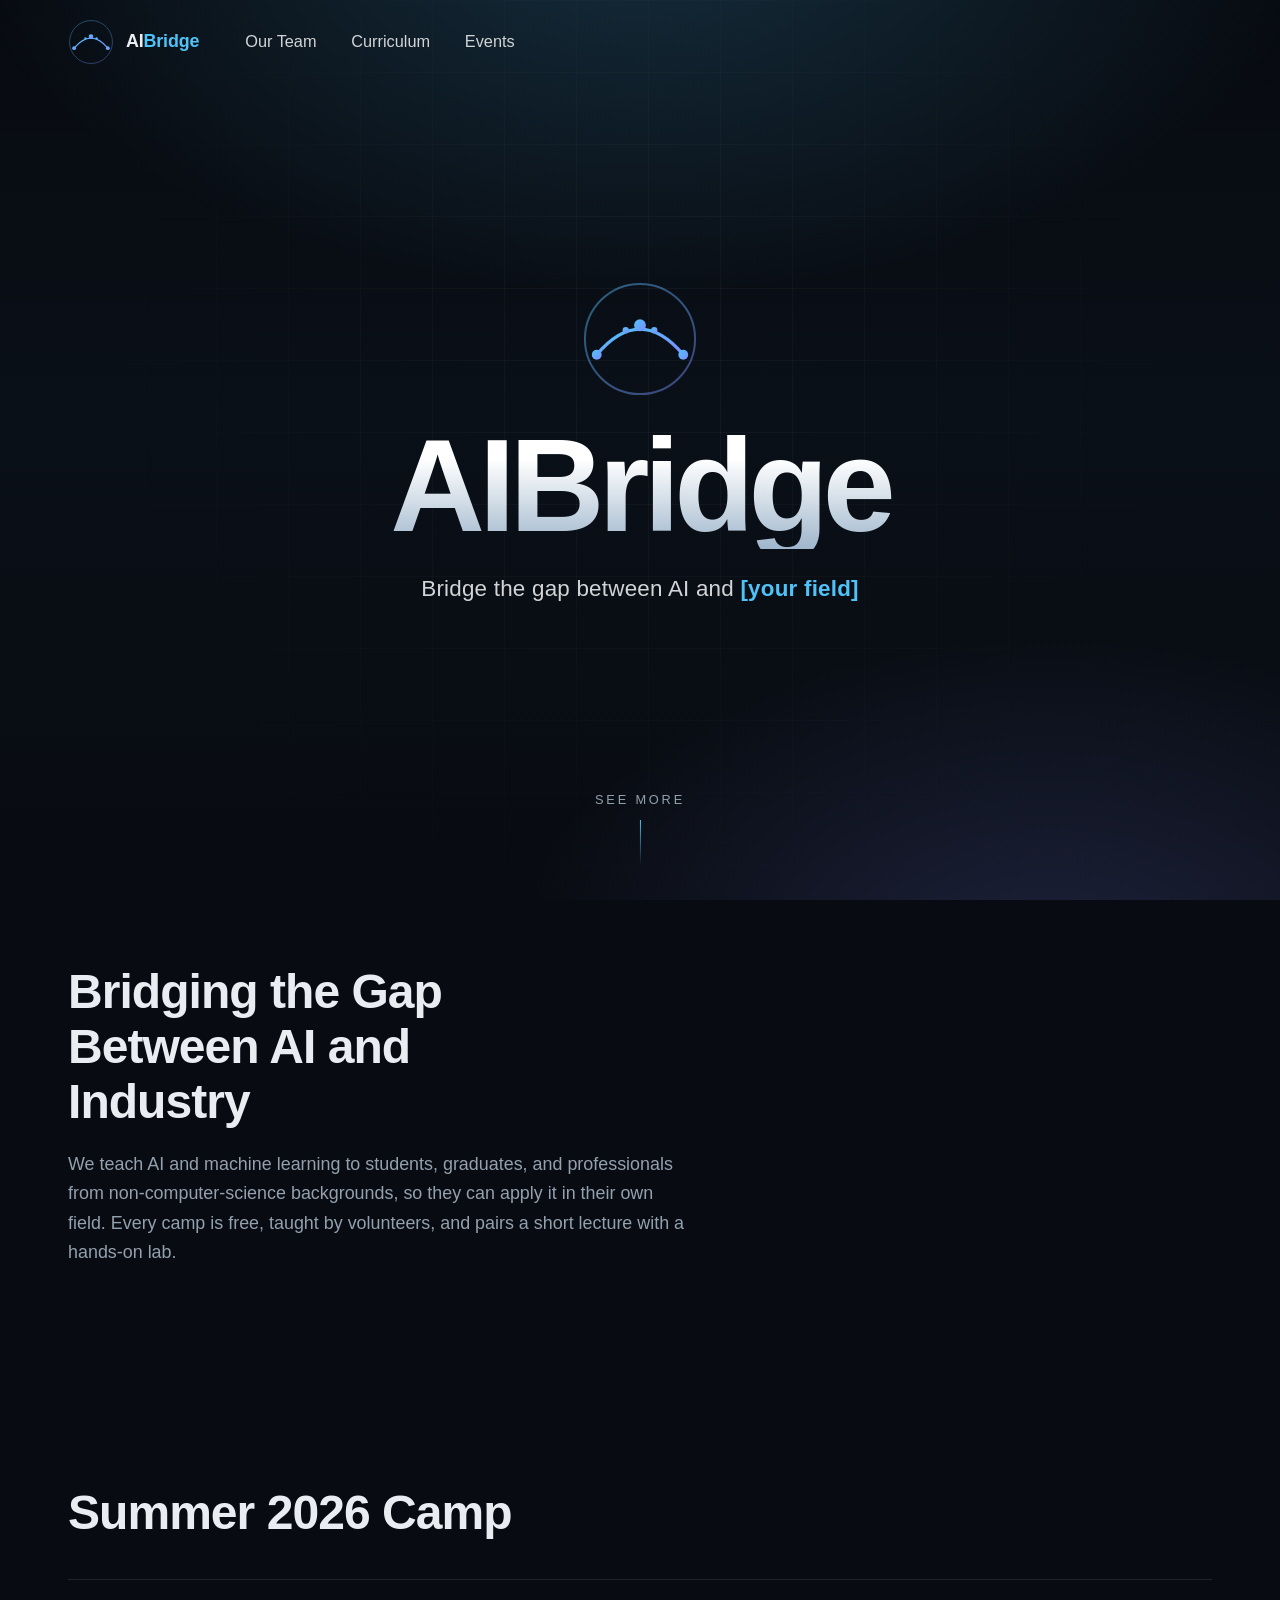
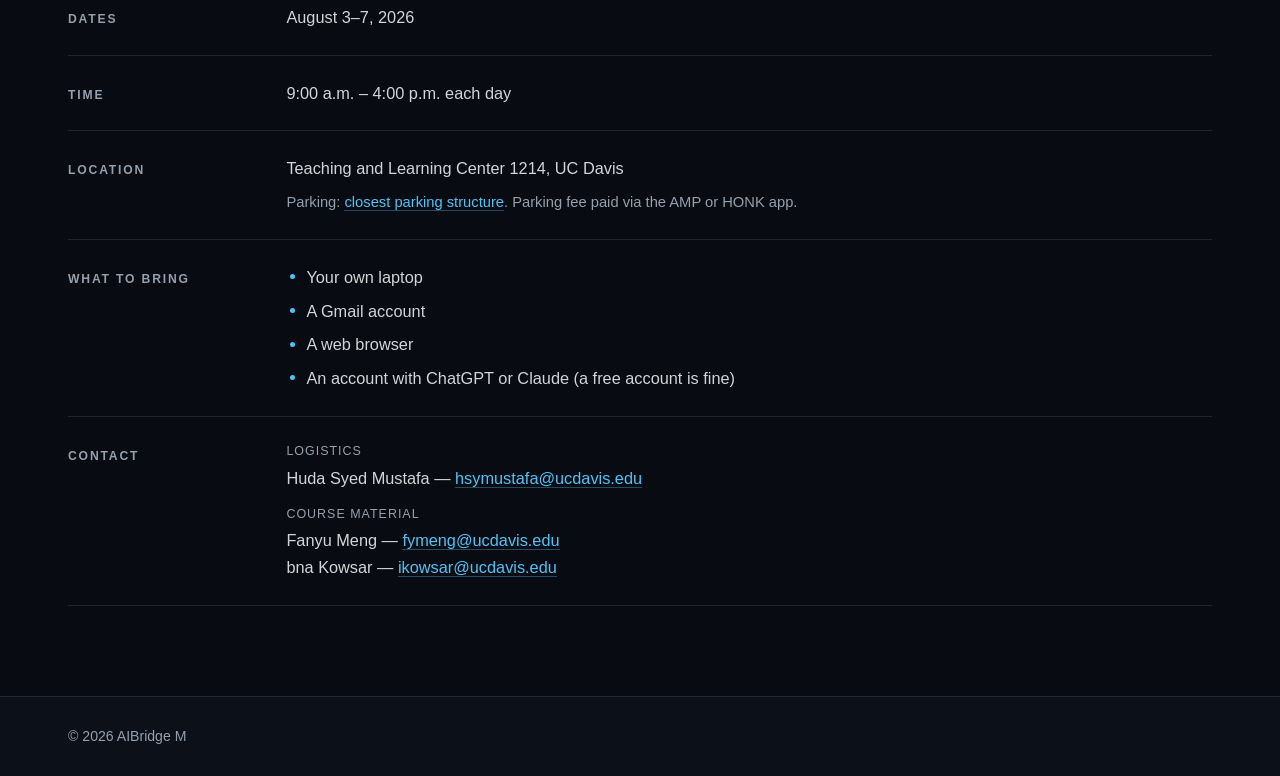
==== commit d6710112: "add info to title page" ====
--- a/index.html
+++ b/index.html
@@ -20,14 +20,6 @@
       <a href="team.html">Our Team</a>
       <a href="curriculum.html">Curriculum</a>
       <a href="events.html">Events</a>
-    </div>
-    <div class="nav__social">
-      <a href="mailto:aibridgecamp@gmail.com" aria-label="Email AIBridge">
-        <svg viewBox="0 0 512 512"><path d="M48 64C21.5 64 0 85.5 0 112c0 15.1 7.1 29.3 19.2 38.4L236.8 313.6c11.4 8.5 27 8.5 38.4 0L492.8 150.4C504.9 141.3 512 127.1 512 112c0-26.5-21.5-48-48-48H48zM0 176V384c0 35.3 28.7 64 64 64H448c35.3 0 64-28.7 64-64V176L294.4 339.2c-22.8 17.1-54 17.1-76.8 0L0 176z"/></svg>
-      </a>
-      <a href="https://www.linkedin.com/company/aibridge-m/" target="_blank" rel="noopener" aria-label="AIBridge on LinkedIn">
-        <svg viewBox="0 0 448 512"><path d="M100.3 448H7.4V148.9h92.9V448zM53.8 108.1C24.1 108.1 0 83.5 0 53.8a53.8 53.8 0 0 1 107.6 0c0 29.7-24.1 54.3-53.8 54.3zM447.9 448h-92.7V302.4c0-34.7-.7-79.2-48.3-79.2-48.3 0-55.7 37.7-55.7 76.7V448h-92.8V148.9h89.1v40.8h1.3c12.4-23.5 42.7-48.3 87.9-48.3 94 0 111.3 61.9 111.3 142.3V448z"/></svg>
-      </a>
     </div>
     <button class="nav__toggle" type="button" aria-label="Toggle menu" aria-expanded="false"><span></span></button>
   </div>
@@ -57,12 +49,68 @@
     </p>
   </div>
 </section>
+
+<section class="section section--tight" id="camp">
+  <div class="wrap reveal">
+    <h2 class="section-title">Summer 2026 Camp</h2>
+
+    <dl class="details">
+      <div class="details__row">
+        <dt>Dates</dt>
+        <dd>August 3–7, 2026</dd>
+      </div>
+
+      <div class="details__row">
+        <dt>Time</dt>
+        <dd>9:00 a.m. – 4:00 p.m. each day</dd>
+      </div>
+
+      <div class="details__row">
+        <dt>Location</dt>
+        <dd>
+          Teaching and Learning Center 1214, UC Davis
+          <p class="details__note">
+            Parking:
+            <a href="https://maps.app.goo.gl/aWbHrU8XpTZd38np8" target="_blank" rel="noopener">closest parking structure</a>.
+            Parking fee paid via the AMP or HONK app.
+          </p>
+        </dd>
+      </div>
+
+      <div class="details__row">
+        <dt>What to bring</dt>
+        <dd>
+          <ul class="details__list">
+            <li>Your own laptop</li>
+            <li>A Gmail account</li>
+            <li>A web browser</li>
+            <li>An account with ChatGPT or Claude (a free account is fine)</li>
+          </ul>
+        </dd>
+      </div>
+
+      <div class="details__row">
+        <dt>Contact</dt>
+        <dd>
+          <p class="details__contact">
+            <span>Logistics</span>
+            Huda Syed Mustafa — <a href="mailto:hsymustafa@ucdavis.edu">hsymustafa@ucdavis.edu</a>
+          </p>
+          <p class="details__contact">
+            <span>Course material</span>
+            Fanyu Meng — <a href="mailto:fymeng@ucdavis.edu">fymeng@ucdavis.edu</a><br>
+            bna Kowsar — <a href="mailto:ikowsar@ucdavis.edu">ikowsar@ucdavis.edu</a>
+          </p>
+        </dd>
+      </div>
+    </dl>
+  </div>
+</section>
 </main>
 
 <footer class="footer">
   <div class="wrap footer__inner">
     <span>© <span data-year>2026</span> AIBridge M</span>
-    <a href="mailto:aibridgecamp@gmail.com">aibridgecamp@gmail.com</a>
   </div>
 </footer>
 
--- a/assets/css/styles.css
+++ b/assets/css/styles.css
@@ -152,19 +152,6 @@
 .nav__links a:hover::after,
 .nav__links a[aria-current="page"]::after { transform: scaleX(1); }
 .nav__links a[aria-current="page"] { color: #fff; }
-
-.nav__social { display: flex; align-items: center; gap: 18px; margin-left: auto; }
-.nav__social a {
-  color: var(--text-soft);
-  display: grid;
-  place-items: center;
-  width: 38px; height: 38px;
-  border-radius: 50%;
-  border: 1px solid transparent;
-  transition: color 0.25s var(--ease), border-color 0.25s var(--ease), background 0.25s var(--ease);
-}
-.nav__social a:hover { color: #fff; border-color: var(--line-strong); background: var(--surface); }
-.nav__social svg { width: 20px; height: 20px; fill: currentColor; }
 
 .nav__toggle {
   display: none;
@@ -319,6 +306,78 @@
 .grid--people {
   grid-template-columns: repeat(auto-fill, minmax(116px, 1fr));
   gap: clamp(12px, 1.6vw, 20px);
+}
+
+/* ------------------------------------------------------- camp details --- */
+
+.details {
+  margin: clamp(26px, 3.4vw, 38px) 0 0;
+  border-top: 1px solid var(--line);
+}
+.details__row {
+  display: grid;
+  grid-template-columns: 180px minmax(0, 1fr);
+  gap: 6px clamp(20px, 3vw, 40px);
+  padding: clamp(18px, 2.2vw, 24px) 0;
+  border-bottom: 1px solid var(--line);
+}
+.details dt {
+  color: var(--muted);
+  font-size: 0.76rem;
+  font-weight: 600;
+  letter-spacing: 0.15em;
+  text-transform: uppercase;
+  padding-top: 5px;
+}
+.details dd {
+  margin: 0;
+  color: var(--text-soft);
+  font-size: 1.02rem;
+}
+.details a {
+  color: var(--accent);
+  border-bottom: 1px solid rgba(79, 195, 247, 0.35);
+  transition: border-color 0.2s var(--ease);
+}
+.details a:hover { border-bottom-color: var(--accent); }
+
+.details__note {
+  margin: 8px 0 0;
+  color: var(--muted);
+  font-size: 0.92rem;
+}
+
+.details__list {
+  margin: 0;
+  padding: 0;
+  list-style: none;
+  display: grid;
+  gap: 7px;
+}
+.details__list li { position: relative; padding-left: 20px; }
+.details__list li::before {
+  content: "";
+  position: absolute;
+  left: 4px; top: 0.62em;
+  width: 5px; height: 5px;
+  border-radius: 50%;
+  background: var(--accent);
+}
+
+.details__contact { margin: 0 0 12px; }
+.details__contact:last-child { margin-bottom: 0; }
+.details__contact span {
+  display: block;
+  color: var(--muted);
+  font-size: 0.78rem;
+  letter-spacing: 0.08em;
+  text-transform: uppercase;
+  margin-bottom: 3px;
+}
+
+@media (max-width: 640px) {
+  .details__row { grid-template-columns: 1fr; gap: 8px; }
+  .details dt { padding-top: 0; }
 }
 
 /* -------------------------------------------------------------- people --- */
@@ -602,8 +661,6 @@
   gap: 12px 24px;
   flex-wrap: wrap;
 }
-.footer__inner a { transition: color 0.2s var(--ease); }
-.footer__inner a:hover { color: var(--accent); }
 /* ------------------------------------------------------------- reveals --- */
 
 .reveal {
@@ -623,7 +680,6 @@
 
 @media (max-width: 860px) {
   .nav__toggle { display: grid; }
-  .nav__social { display: none; }
 
   .nav__links {
     position: fixed;
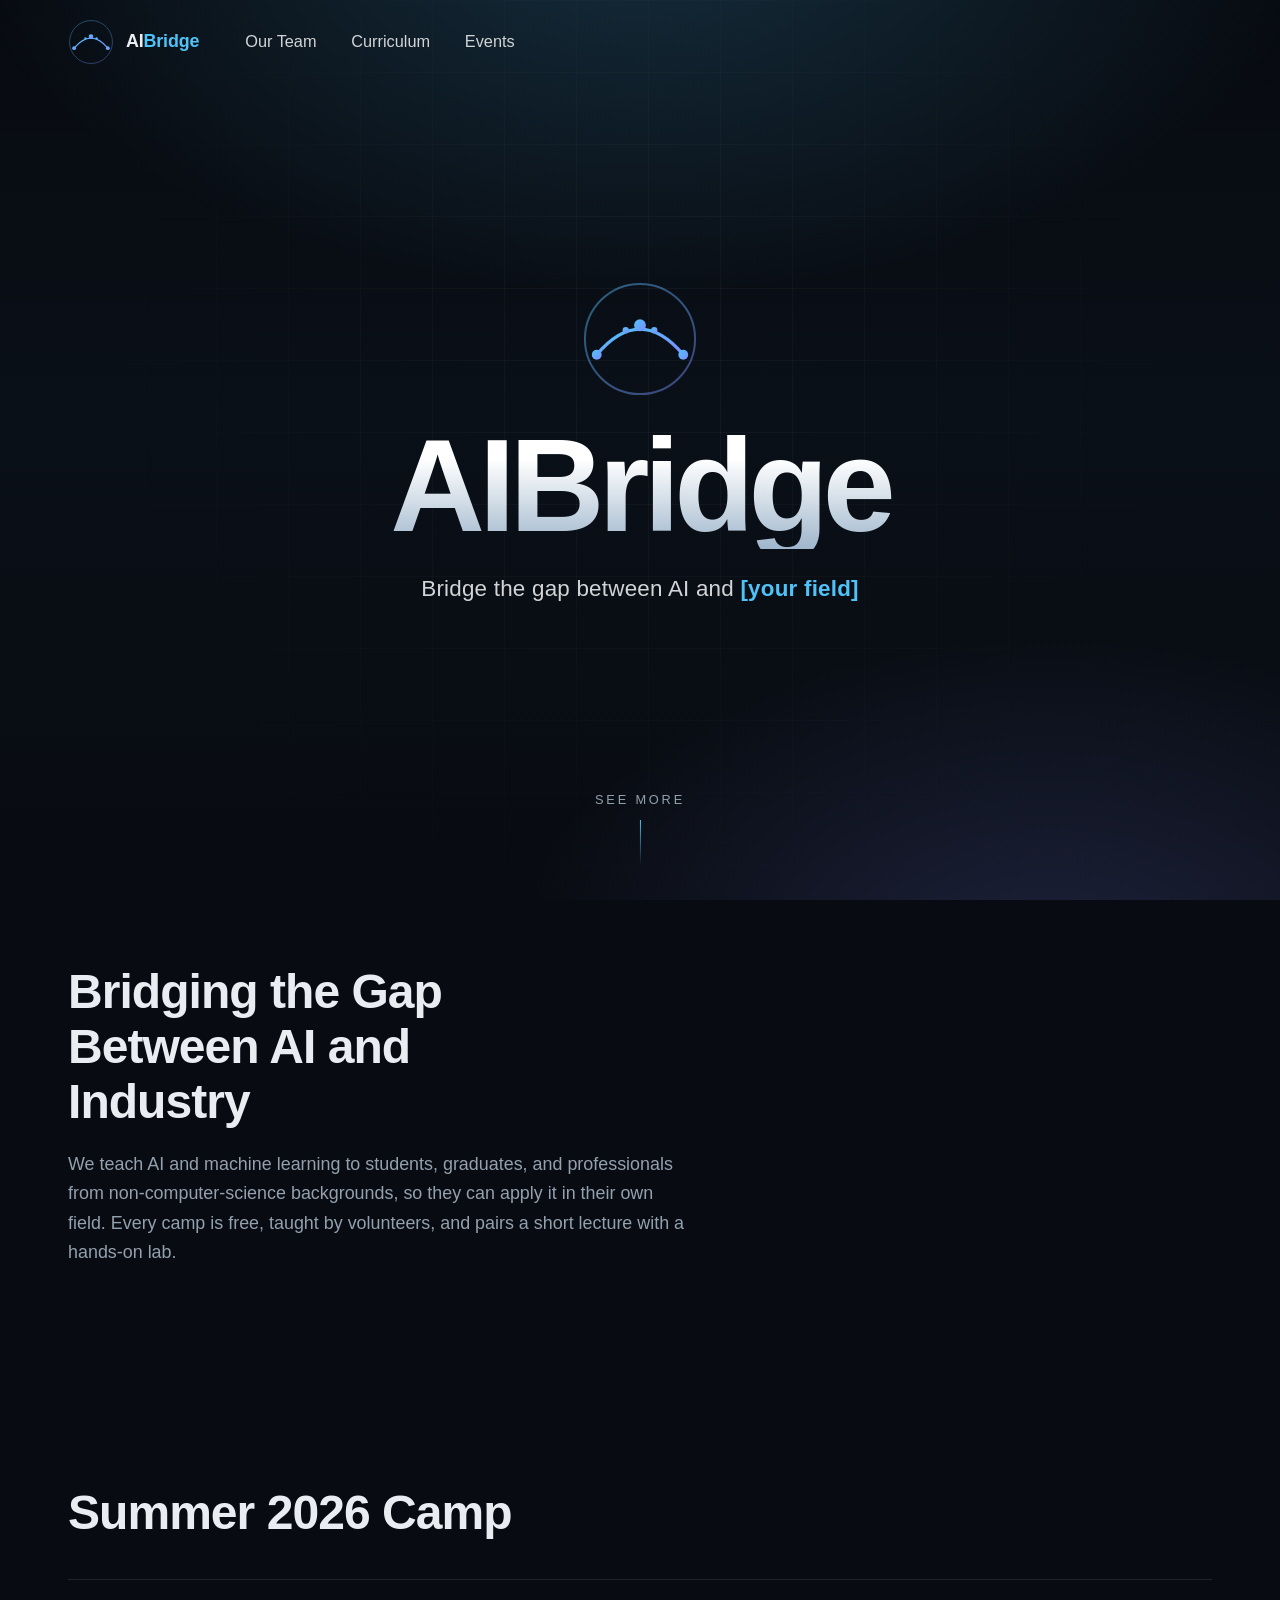
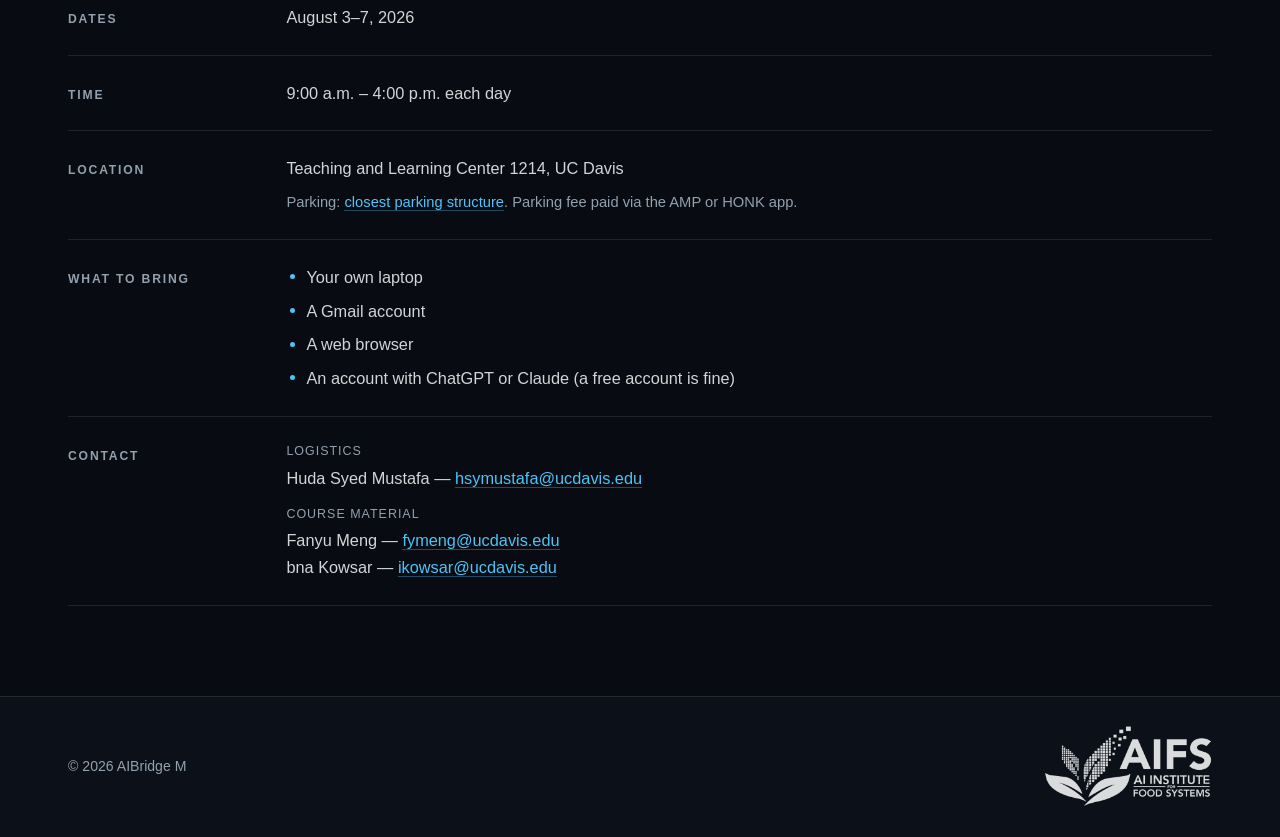
==== commit d1c481c4: "add logo and past events" ====
--- a/index.html
+++ b/index.html
@@ -111,6 +111,9 @@
 <footer class="footer">
   <div class="wrap footer__inner">
     <span>© <span data-year>2026</span> AIBridge M</span>
+    <a class="aifs" href="https://aifs.ucdavis.edu" target="_blank" rel="noopener">
+      <img src="assets/img/aifs-logo.png" alt="AI Institute for Next Generation Food Systems" width="1080" height="540">
+    </a>
   </div>
 </footer>
 
--- a/assets/css/styles.css
+++ b/assets/css/styles.css
@@ -468,6 +468,108 @@
 .event__meta { display: flex; align-items: center; gap: 8px; color: var(--muted); font-size: 0.9rem; margin-top: 6px; }
 .event__dot { width: 5px; height: 5px; border-radius: 50%; background: var(--accent); flex: none; }
 
+/* ------------------------------------------------------ photo carousel --- */
+/* Built by site.js over data-gallery; the monogram shows until it takes over. */
+
+.event__media--gallery { display: block; touch-action: pan-y; cursor: grab; }
+.event__media--gallery.is-swiping { cursor: grabbing; }
+.event__media--gallery:focus-visible { outline: 2px solid var(--accent); outline-offset: -2px; }
+/* The blueprint grid is for empty cards — photos supply their own texture. */
+.event__media--gallery::before { display: none; }
+
+.carousel__track { position: absolute; inset: 0; }
+.carousel__slide {
+  position: absolute; inset: 0;
+  width: 100%; height: 100%;
+  object-fit: cover;
+  opacity: 0;
+  transition: opacity 0.5s var(--ease);
+  -webkit-user-drag: none;
+  user-select: none;
+}
+.carousel__slide.is-active { opacity: 1; }
+/* Override the card-wide hover zoom: it fights the swipe. */
+.event:hover .event__media--gallery .carousel__slide { transform: none; }
+
+.carousel__arrow {
+  position: absolute; top: 50%;
+  transform: translateY(-50%);
+  display: grid; place-items: center;
+  width: 34px; height: 34px;
+  padding: 0;
+  border: none;
+  border-radius: 50%;
+  background: rgba(6, 9, 14, 0.42);
+  color: #fff;
+  cursor: pointer;
+  opacity: 0;
+  transition: opacity 0.25s var(--ease), background 0.25s var(--ease);
+  z-index: 2;
+}
+.carousel__arrow svg { width: 18px; height: 18px; }
+.carousel__arrow--prev { left: 8px; }
+.carousel__arrow--next { right: 8px; }
+.carousel__arrow:hover { background: rgba(6, 9, 14, 0.72); }
+.event:hover .carousel__arrow,
+.event__media--gallery:focus-within .carousel__arrow { opacity: 1; }
+.carousel__arrow:focus-visible { opacity: 1; outline: 2px solid var(--accent); outline-offset: 2px; }
+
+.carousel__dots {
+  position: absolute; bottom: 10px; left: 50%;
+  transform: translateX(-50%);
+  display: flex; flex-wrap: wrap; justify-content: center;
+  gap: 6px;
+  max-width: calc(100% - 88px);
+  z-index: 2;
+}
+.carousel__dot {
+  width: 7px; height: 7px;
+  padding: 0;
+  border: none;
+  border-radius: 50%;
+  background: rgba(255, 255, 255, 0.45);
+  box-shadow: 0 1px 3px rgba(0, 0, 0, 0.55);
+  cursor: pointer;
+  transition: background 0.25s var(--ease), transform 0.25s var(--ease);
+}
+.carousel__dot:hover { background: rgba(255, 255, 255, 0.75); }
+.carousel__dot.is-active { background: #fff; transform: scale(1.25); }
+.carousel__dot:focus-visible { outline: 2px solid var(--accent); outline-offset: 2px; }
+
+/* Stands in for the dot row on long photo sets. */
+.carousel__counter {
+  position: absolute; bottom: 10px; left: 50%;
+  transform: translateX(-50%);
+  padding: 3px 10px;
+  border-radius: 999px;
+  background: rgba(6, 9, 14, 0.52);
+  color: rgba(255, 255, 255, 0.92);
+  font-size: 0.74rem;
+  font-variant-numeric: tabular-nums;
+  letter-spacing: 0.03em;
+  z-index: 2;
+}
+
+.visually-hidden {
+  position: absolute;
+  width: 1px; height: 1px;
+  margin: -1px; padding: 0;
+  overflow: hidden;
+  clip: rect(0 0 0 0);
+  clip-path: inset(50%);
+  white-space: nowrap;
+  border: 0;
+}
+
+/* Touch devices have no hover, so the controls stay visible. */
+@media (hover: none) {
+  .carousel__arrow { opacity: 1; }
+}
+
+@media (prefers-reduced-motion: reduce) {
+  .carousel__slide { transition: none; }
+}
+
 /* ---------------------------------------------------------- curriculum --- */
 
 .banner {
@@ -658,8 +760,26 @@
 .footer__inner {
   display: flex;
   justify-content: space-between;
-  gap: 12px 24px;
+  align-items: center;
+  gap: 16px 24px;
   flex-wrap: wrap;
+}
+
+/* AIFS credit — white-on-transparent lockup, sits straight on the footer. */
+.aifs {
+  display: block;
+  flex: none;
+  opacity: 0.85;
+  transition: opacity 0.22s var(--ease);
+}
+.aifs:hover { opacity: 1; }
+.aifs img {
+  width: clamp(132px, 17vw, 168px);
+  height: auto;
+}
+
+@media (max-width: 560px) {
+  .footer__inner { flex-direction: column; align-items: flex-start; }
 }
 /* ------------------------------------------------------------- reveals --- */
 
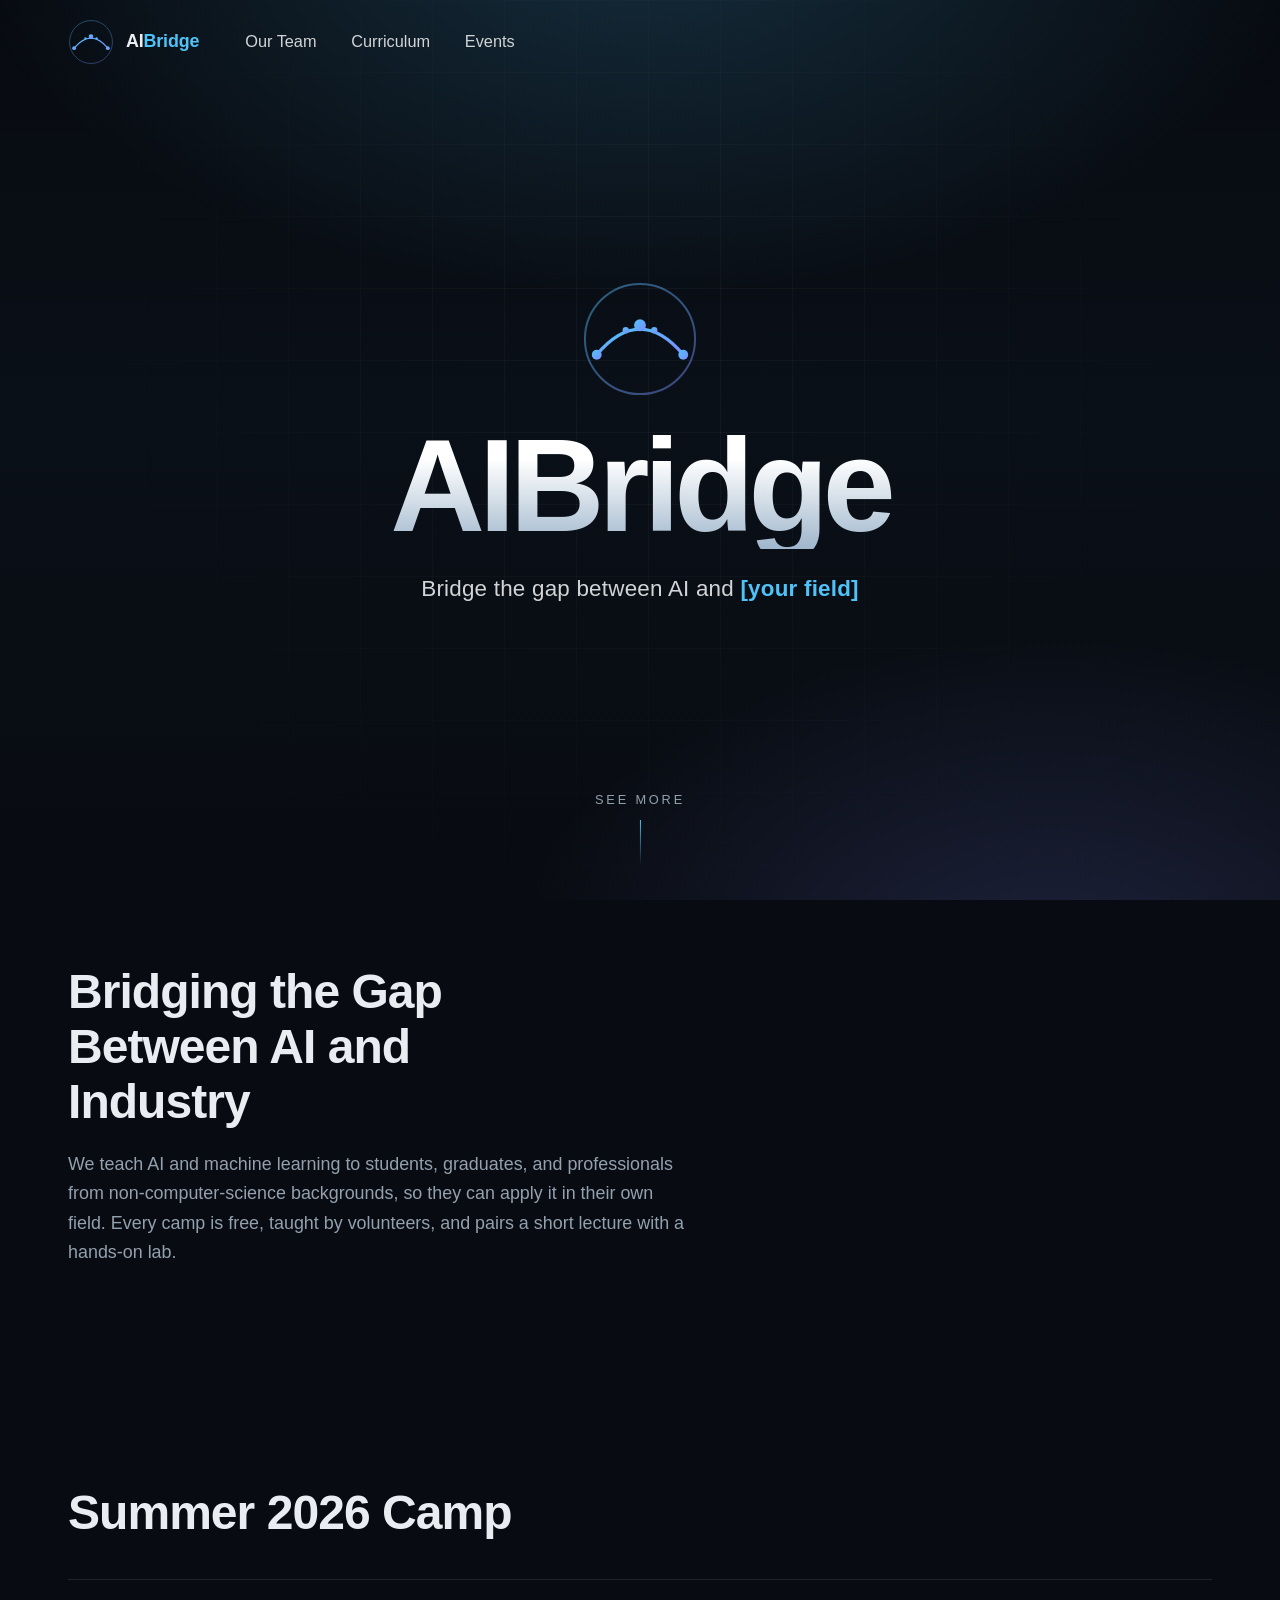
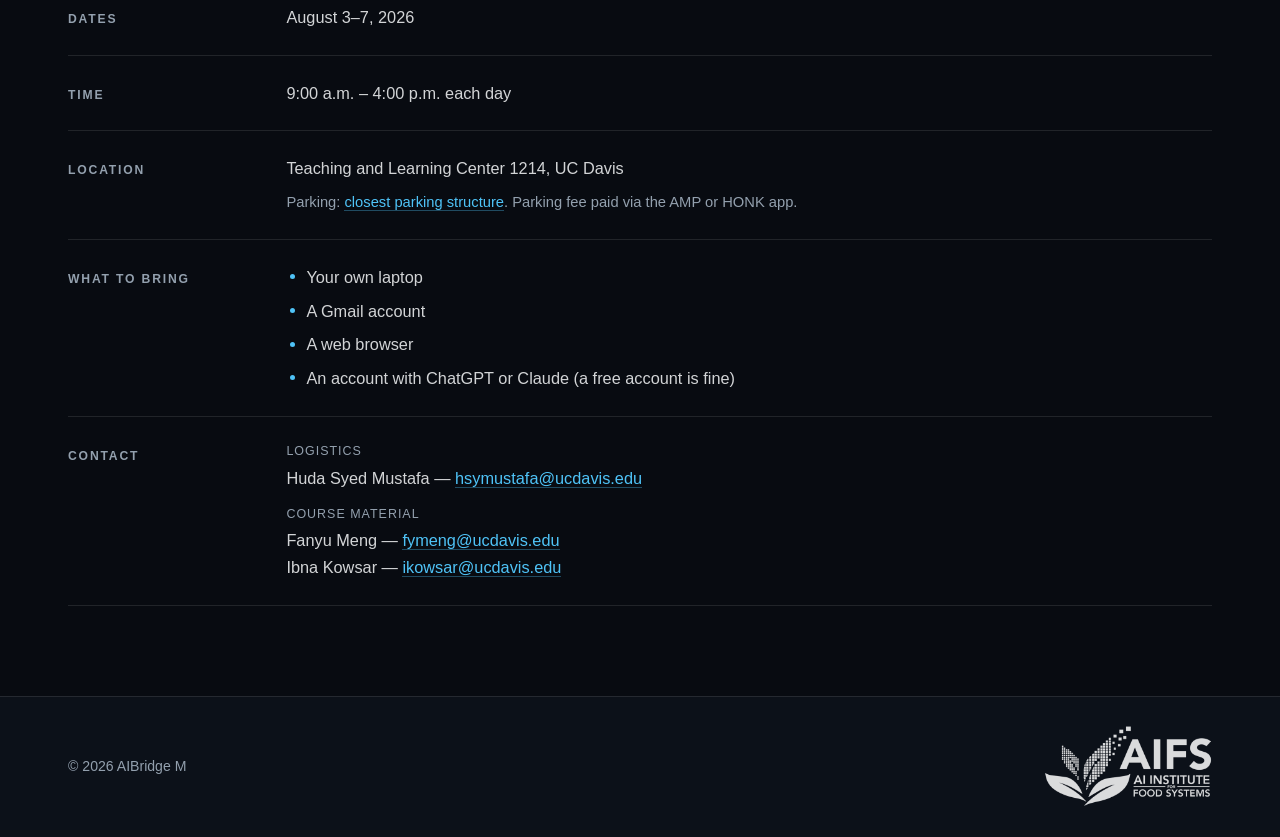
==== commit 5e9c00aa: "update lectures and labs 1-2" ====
--- a/index.html
+++ b/index.html
@@ -99,7 +99,7 @@
           <p class="details__contact">
             <span>Course material</span>
             Fanyu Meng — <a href="mailto:fymeng@ucdavis.edu">fymeng@ucdavis.edu</a><br>
-            bna Kowsar — <a href="mailto:ikowsar@ucdavis.edu">ikowsar@ucdavis.edu</a>
+            Ibna Kowsar — <a href="mailto:ikowsar@ucdavis.edu">ikowsar@ucdavis.edu</a>
           </p>
         </dd>
       </div>
--- a/assets/css/styles.css
+++ b/assets/css/styles.css
@@ -304,7 +304,7 @@
 .grid--3 { grid-template-columns: repeat(auto-fit, minmax(272px, 1fr)); }
 /* People sit on a single row at desktop widths — small portraits, tight gaps. */
 .grid--people {
-  grid-template-columns: repeat(auto-fill, minmax(116px, 1fr));
+  grid-template-columns: repeat(auto-fit, minmax(116px, 1fr));
   gap: clamp(12px, 1.6vw, 20px);
 }
 
@@ -410,22 +410,11 @@
   letter-spacing: 0.02em;
   color: rgba(255, 255, 255, 0.82);
 }
+.person--tba .person__photo { border-style: dashed; opacity: 0.7; }
+.person--tba .person__monogram { opacity: 0.6; }
+
 .person__name { font-size: 0.93rem; font-weight: 600; line-height: 1.35; }
 .person__role { color: var(--muted); font-size: 0.79rem; margin-top: 3px; line-height: 1.4; }
-.person--past .person__photo { filter: saturate(0.55); opacity: 0.85; }
-
-.rule {
-  display: flex;
-  align-items: center;
-  gap: 18px;
-  margin: clamp(56px, 8vw, 90px) 0 clamp(24px, 3vw, 34px);
-  color: var(--muted);
-  font-size: 0.82rem;
-  letter-spacing: 0.2em;
-  text-transform: uppercase;
-}
-.rule:first-child { margin-top: 0; }
-.rule::after { content: ""; flex: 1; height: 1px; background: var(--line); }
 
 /* -------------------------------------------------------------- events --- */
 
